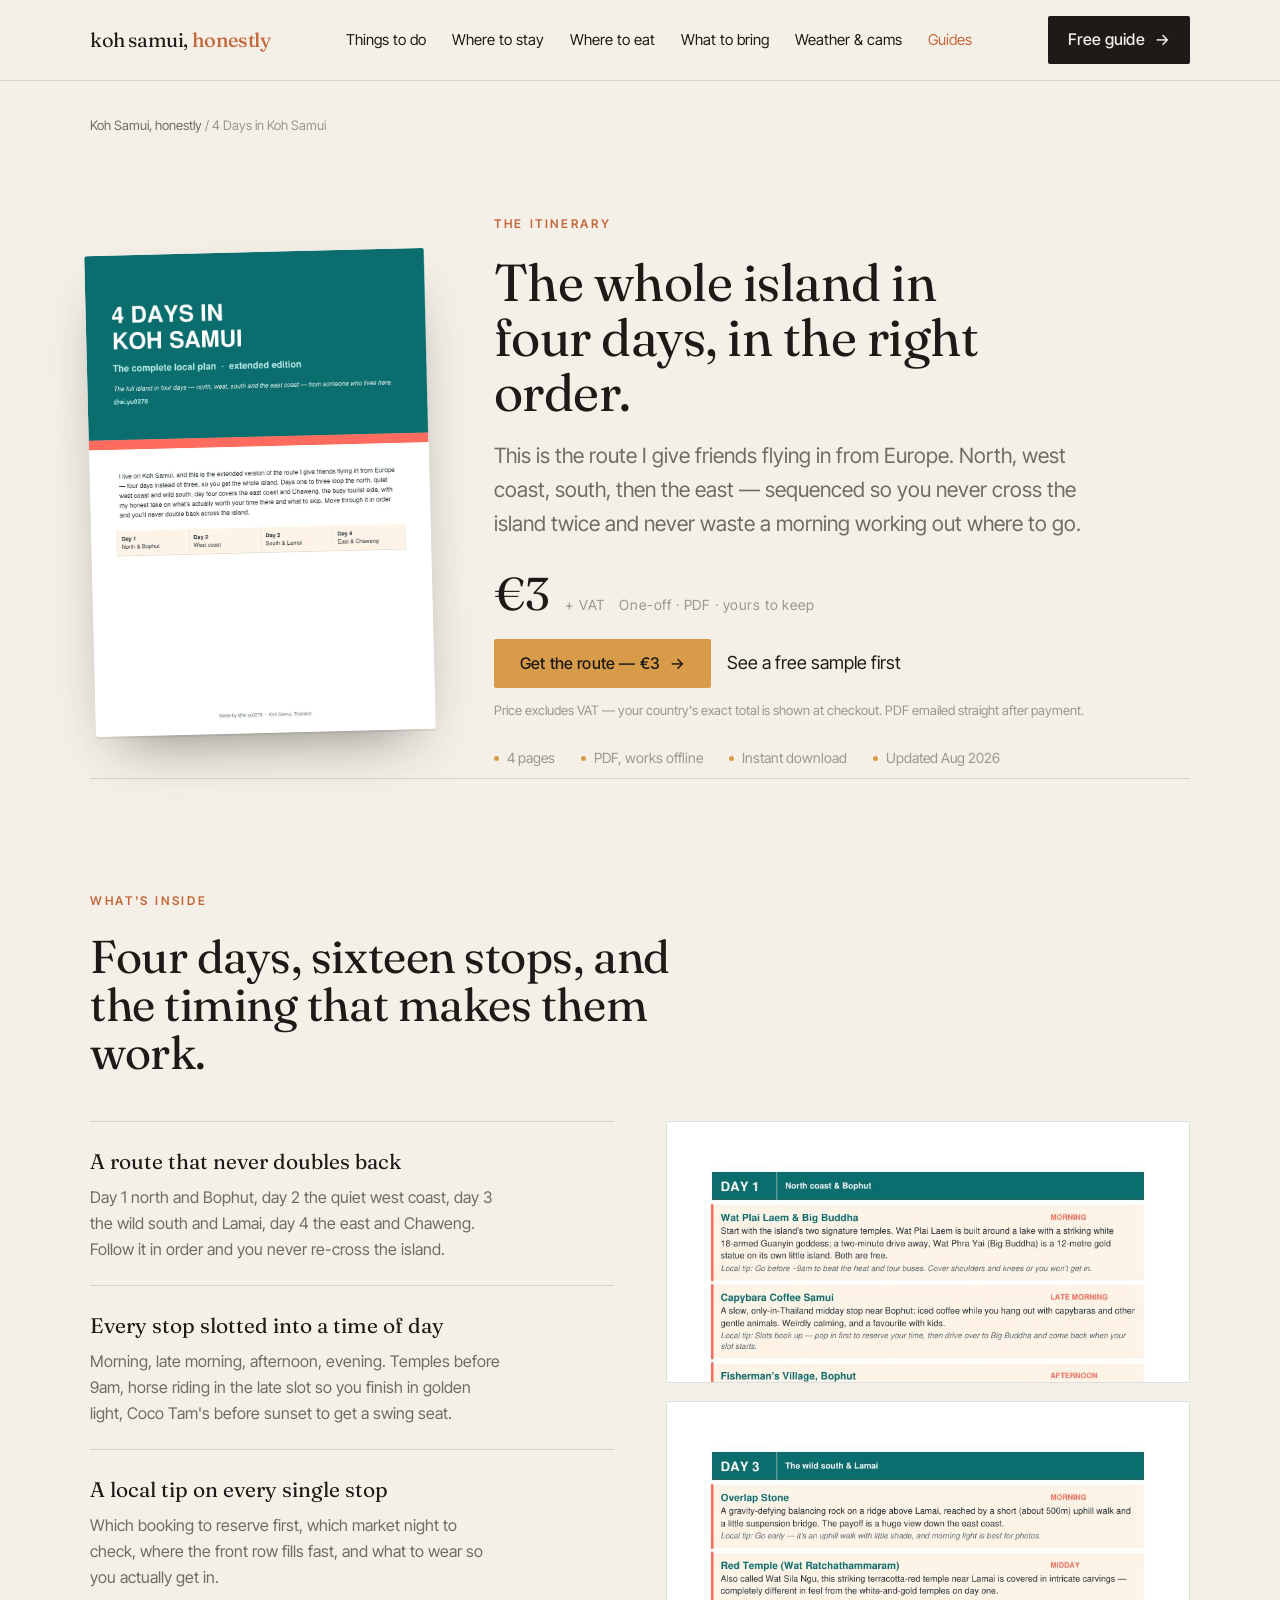
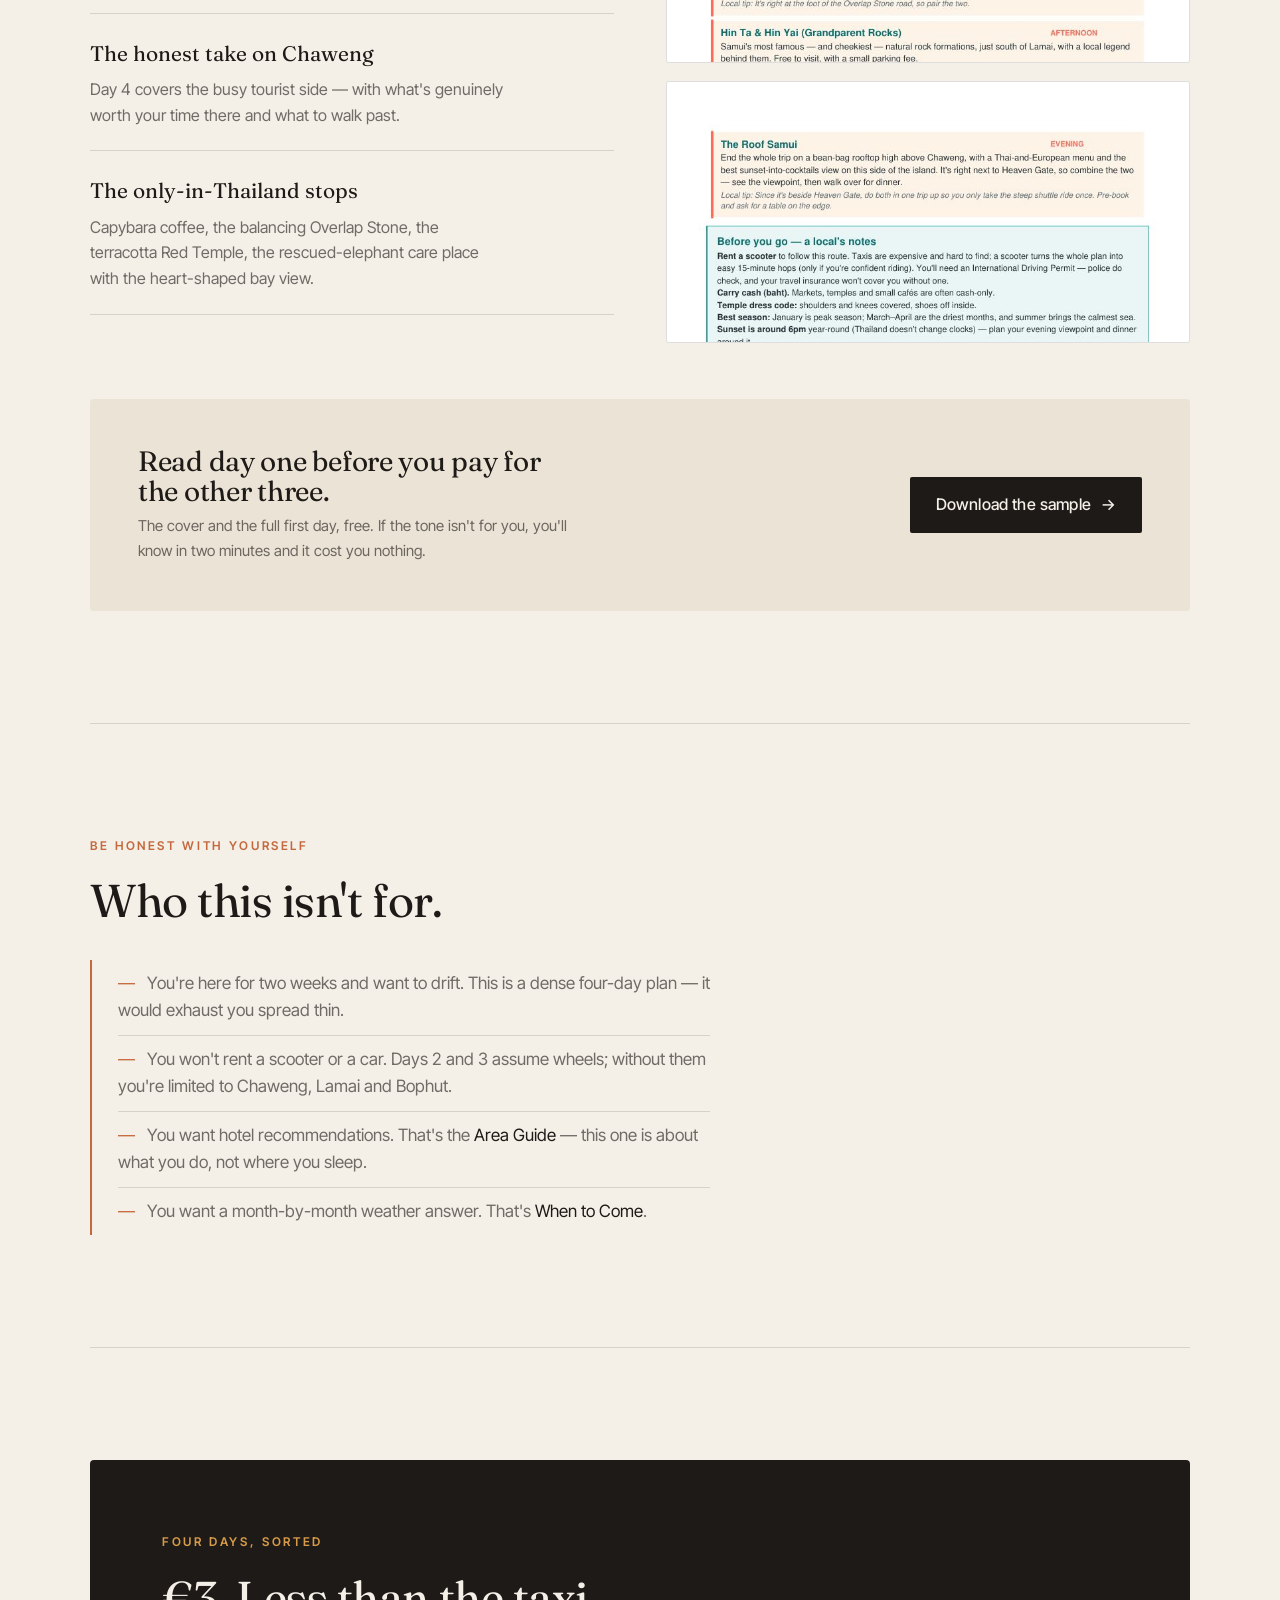
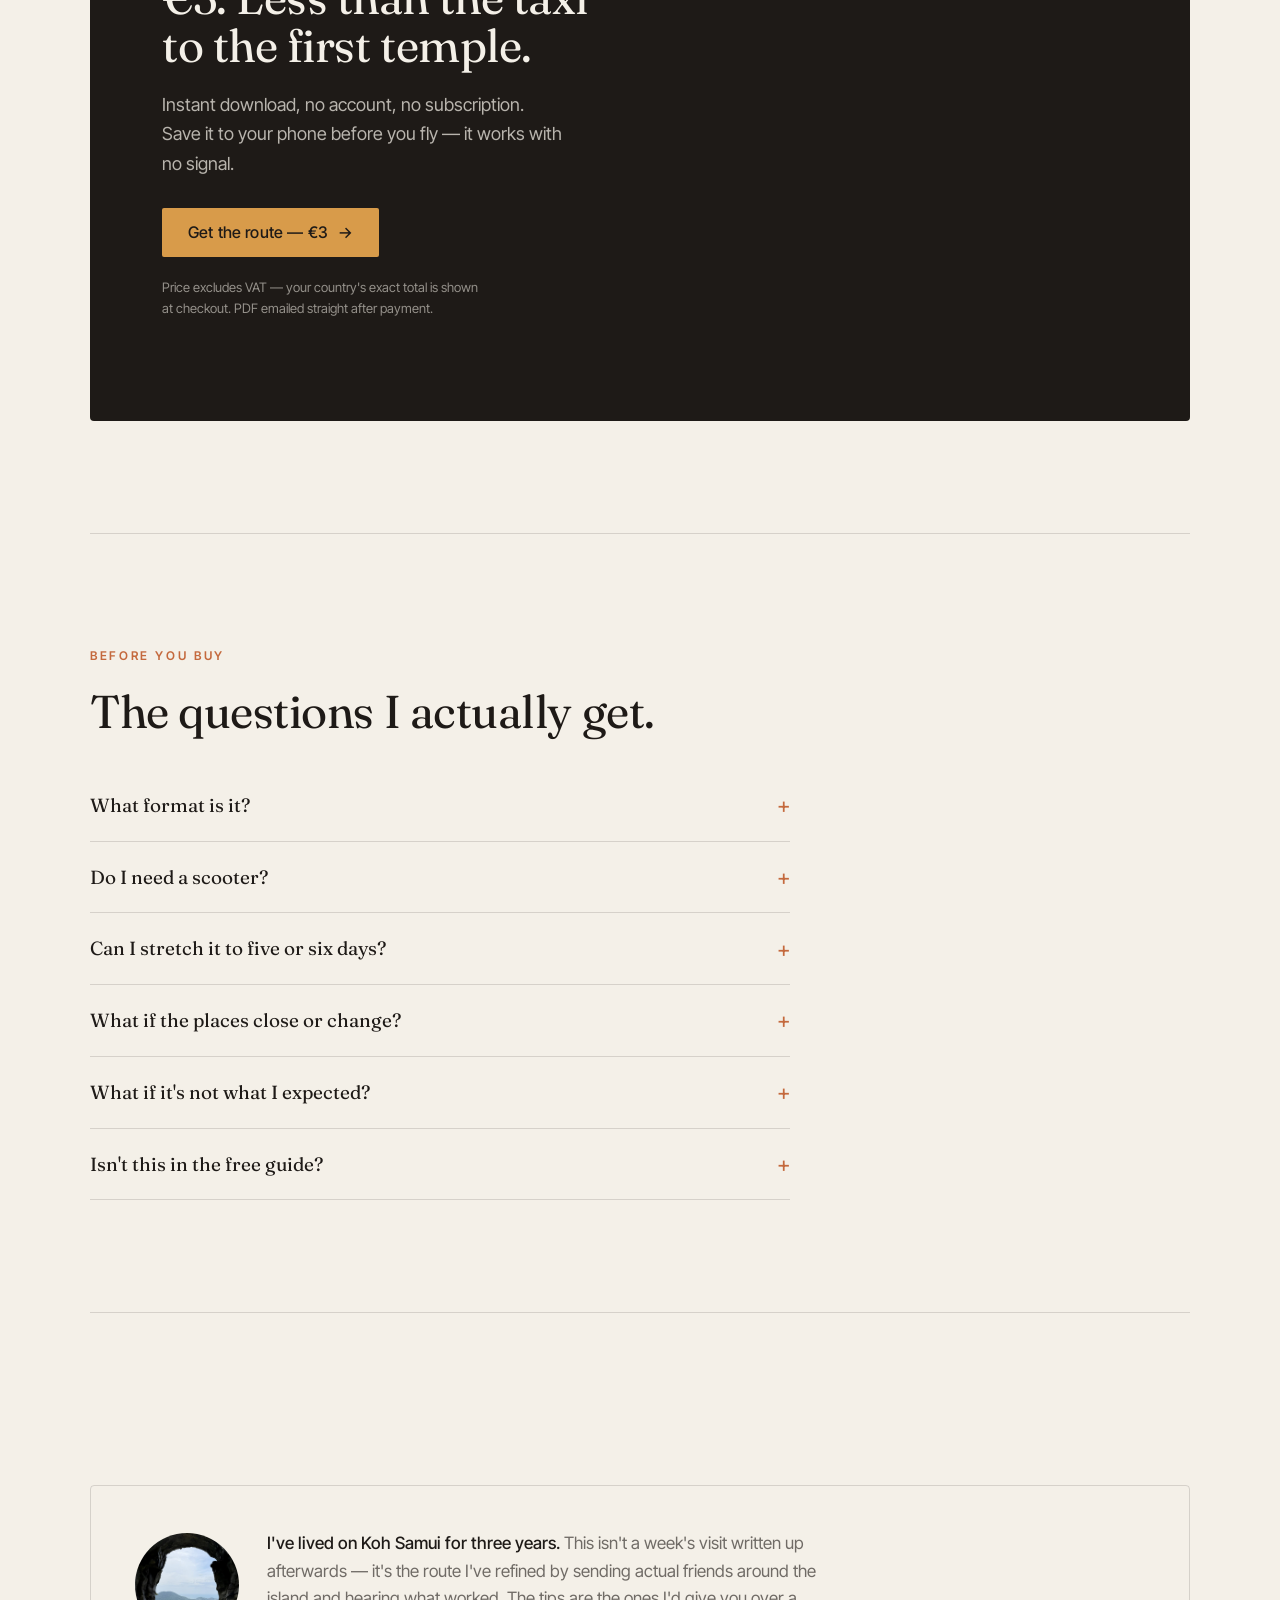
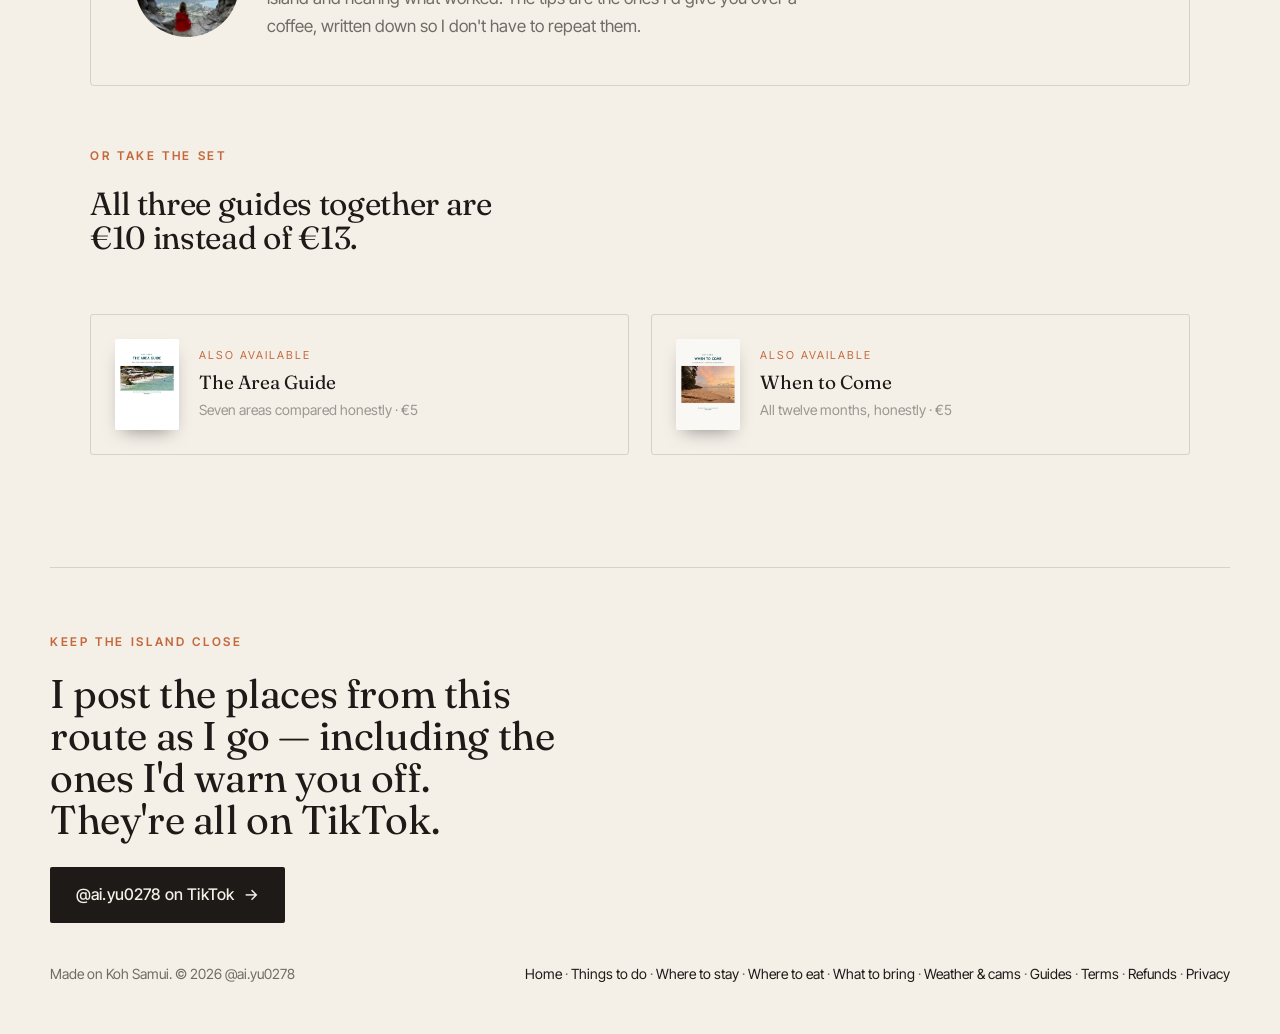
==== 4-day-guide.html @ 2b44dd95 "Add files via upload" ====
<!DOCTYPE html>
<html lang="en">
<head>
<meta charset="UTF-8" />
<meta name="viewport" content="width=device-width, initial-scale=1.0" />
<title>4 Days in Koh Samui — the local route, in order | Koh Samui, Honestly</title>
<meta name="description" content="A four-day Koh Samui itinerary written by someone who lives here: north, west coast, south and the east in an order that never doubles back. 4-page PDF, €3." />
<link rel="canonical" href="https://samuihonestly.com/4-day-guide" />
<meta property="og:type" content="product" />
<meta property="og:title" content="4 Days in Koh Samui — the local route, in order" />
<meta property="og:description" content="The whole island in four days, sequenced so you never cross it twice. Written by someone who lives here." />
<meta property="og:image" content="https://samuihonestly.com/assets/cover-4day.jpg" />
<meta property="og:url" content="https://samuihonestly.com/4-day-guide" />
<meta property="og:locale" content="en_GB" />
<meta name="twitter:card" content="summary_large_image" />
<meta name="twitter:title" content="4 Days in Koh Samui — the local route, in order" />
<meta name="twitter:description" content="The whole island in four days, sequenced so you never cross it twice." />
<meta name="twitter:image" content="https://samuihonestly.com/assets/cover-4day.jpg" />
<link rel="icon" href="/favicon.ico" sizes="any" />
<link rel="apple-touch-icon" href="/apple-touch-icon.png" />
<meta name="theme-color" content="#F4F0E8" />
<link rel="preconnect" href="https://fonts.googleapis.com">
<link rel="preconnect" href="https://fonts.gstatic.com" crossorigin>
<link href="https://fonts.googleapis.com/css2?family=Fraunces:opsz,wght@9..144,300;9..144,400;9..144,500;9..144,600&family=Inter+Tight:wght@300;400;500;600&display=swap" rel="stylesheet">
<link rel="stylesheet" href="assets/style.css">
<script type="application/ld+json">{"@context":"https://schema.org","@type":"Product","name":"4 Days in Koh Samui — The Complete Local Plan","description":"A four-day Koh Samui itinerary covering the north, west coast, south and east, sequenced so you never double back. Written by a resident.","image":"https://samuihonestly.com/assets/cover-4day.jpg","brand":{"@type":"Brand","name":"Koh Samui, Honestly"},"offers":{"@type":"Offer","price":"3.00","priceCurrency":"EUR","availability":"https://schema.org/InStock","url":"https://samuihonestly.com/4-day-guide"}}</script>
<script type="application/ld+json">{"@context":"https://schema.org","@type":"BreadcrumbList","itemListElement":[{"@type":"ListItem","position":1,"name":"Home","item":"https://samuihonestly.com/"},{"@type":"ListItem","position":2,"name":"4 Days in Koh Samui","item":"https://samuihonestly.com/4-day-guide"}]}</script>
</head>
<body>

<nav class="nav"><div class="nav-in">
    <div class="logo"><a href="/">koh samui, <b>honestly</b></a></div>
    <div class="nav-links"><a href="/things-to-do">Things to do</a><a href="/where-to-stay">Where to stay</a><a href="/where-to-eat">Where to eat</a><a href="/what-to-bring">What to bring</a><a href="/weather">Weather &amp; cams</a><a href="/guides" aria-current="page">Guides</a></div>
    <a href="/#get" class="btn btn-primary hide-sm" style="padding:11px 20px">Free guide <span class="arrow">&rarr;</span></a>
  </div></nav>

<main class="wrap">

<!-- ============ 1. COVER + PROMISE + PRICE ============ -->
<div class="crumb" style="padding-top:34px"><a href="/">Koh Samui, honestly</a> / 4 Days in Koh Samui</div>
<section class="sp-hero">
  <div class="sp-cover"><img src="assets/cover-4day.jpg" alt="Cover of the 4 Days in Koh Samui PDF guide" width="340" height="481"></div>
  <div>
    <div class="eyebrow">The itinerary</div>
    <h1>The whole island in four days, in the right order.</h1>
    <p class="sp-promise">This is the route I give friends flying in from Europe. North, west coast, south, then the east — sequenced so you never cross the island twice and never waste a morning working out where to go.</p>
    <div class="sp-price"><b class="paddle-price" data-price-id="pri_01m160sx6snpx4b5p9nmwgdgk4">&euro;3</b><small class="vatnote"><span class="vat-ex">+ VAT</span><span class="vat-in">incl. VAT</span></small><small>One-off &middot; PDF &middot; yours to keep</small></div>
    <div class="sp-buyrow">
      <button class="btn btn-ochre paddle-buy" data-price-id="pri_01m160sx6snpx4b5p9nmwgdgk4">Get the route &mdash; &euro;3 <span class="arrow">&rarr;</span></button>
      <a class="linkline" href="assets/samples/sample-4-day-guide.pdf" download>See a free sample first</a>
    </div>
    <p class="pricenote"><span class="px-ex">Price excludes VAT &mdash; your country's exact total is shown at checkout.</span><span class="px-in">Shown in your currency, VAT included.</span> PDF emailed straight after payment.</p>
    <div class="sp-meta">
      <span><i></i>4 pages</span><span><i></i>PDF, works offline</span><span><i></i>Instant download</span><span><i></i>Updated Aug 2026</span>
    </div>
  </div>
</section>

<!-- ============ 2. WHAT'S INSIDE ============ -->
<section class="sec">
  <div class="eyebrow">What's inside</div>
  <h2 class="big">Four days, sixteen stops, and the timing that makes them work.</h2>
  <div class="sp-inside reveal">
    <ul class="sp-bullets">
      <li><b>A route that never doubles back</b><p>Day 1 north and Bophut, day 2 the quiet west coast, day 3 the wild south and Lamai, day 4 the east and Chaweng. Follow it in order and you never re-cross the island.</p></li>
      <li><b>Every stop slotted into a time of day</b><p>Morning, late morning, afternoon, evening. Temples before 9am, horse riding in the late slot so you finish in golden light, Coco Tam's before sunset to get a swing seat.</p></li>
      <li><b>A local tip on every single stop</b><p>Which booking to reserve first, which market night to check, where the front row fills fast, and what to wear so you actually get in.</p></li>
      <li><b>The honest take on Chaweng</b><p>Day 4 covers the busy tourist side — with what's genuinely worth your time there and what to walk past.</p></li>
      <li><b>The only-in-Thailand stops</b><p>Capybara coffee, the balancing Overlap Stone, the terracotta Red Temple, the rescued-elephant care place with the heart-shaped bay view.</p></li>
    </ul>
    <div class="sp-shots">
      <div class="sp-shot"><img src="assets/in-4day-2.jpg" alt="Day 1 page from the 4 Days in Koh Samui guide" loading="lazy"></div>
      <div class="sp-shot"><img src="assets/in-4day-3.jpg" alt="Day 3 page from the 4 Days in Koh Samui guide" loading="lazy"></div>
      <div class="sp-shot"><img src="assets/in-4day-4.jpg" alt="Day 4 page from the 4 Days in Koh Samui guide" loading="lazy"></div>
    </div>
  </div>

  <!-- ============ 3. FREE SAMPLE ============ -->
  <div class="sp-sample reveal">
    <div>
      <h3>Read day one before you pay for the other three.</h3>
      <p>The cover and the full first day, free. If the tone isn't for you, you'll know in two minutes and it cost you nothing.</p>
    </div>
    <a class="btn btn-primary" href="assets/samples/sample-4-day-guide.pdf" download="4 Days in Koh Samui — free sample.pdf">Download the sample <span class="arrow">&rarr;</span></a>
  </div>
</section>

<!-- ============ 4. WHO IT'S NOT FOR ============ -->
<section class="sec">
  <div class="eyebrow">Be honest with yourself</div>
  <h2 class="big">Who this isn't for.</h2>
  <div class="sp-not reveal">
    <ul>
      <li>You're here for two weeks and want to drift. This is a dense four-day plan — it would exhaust you spread thin.</li>
      <li>You won't rent a scooter or a car. Days 2 and 3 assume wheels; without them you're limited to Chaweng, Lamai and Bophut.</li>
      <li>You want hotel recommendations. That's the <a class="linkline" href="/area-guide">Area Guide</a> — this one is about what you do, not where you sleep.</li>
      <li>You want a month-by-month weather answer. That's <a class="linkline" href="/when-to-come">When to Come</a>.</li>
    </ul>
  </div>
</section>

<!-- ============ 5. BUY ============ -->
<section class="sec">
  <div class="capture reveal">
    <div class="eyebrow">Four days, sorted</div>
    <h2>&euro;3. Less than the taxi to the first temple.</h2>
    <p>Instant download, no account, no subscription. Save it to your phone before you fly — it works with no signal.</p>
    <button class="btn btn-ochre paddle-buy" data-price-id="pri_01m160sx6snpx4b5p9nmwgdgk4">Get the route &mdash; &euro;3 <span class="arrow">&rarr;</span></button>
    <p class="pricenote"><span class="px-ex">Price excludes VAT &mdash; your country's exact total is shown at checkout.</span><span class="px-in">Shown in your currency, VAT included.</span> PDF emailed straight after payment.</p>
  </div>
</section>

<!-- ============ 6. FAQ ============ -->
<section class="sec">
  <div class="eyebrow">Before you buy</div>
  <h2 class="big">The questions I actually get.</h2>
  <div class="sp-faq reveal">
    <details><summary>What format is it?</summary><p>A 4-page PDF. It opens on any phone, tablet or laptop, and it works with no internet — which matters, because signal on the island is fine but not everywhere.</p></details>
    <details><summary>Do I need a scooter?</summary><p>For days 2 and 3, yes — or a car, or a taxi budget. Day 1 and day 4 are doable from a Bophut or Chaweng base without wheels.</p></details>
    <details><summary>Can I stretch it to five or six days?</summary><p>Easily. The days are self-contained, so you can split day 2 or add a beach day between any two without breaking the route.</p></details>
    <details><summary>What if the places close or change?</summary><p>I live here, so I notice. I update the file and re-send it to everyone who bought it, free, whenever something material changes.</p></details>
    <details><summary>What if it's not what I expected?</summary><p>That's exactly what the free sample is for &mdash; real pages, not a teaser, before you pay anything. Because the file downloads instantly and can't be handed back, sales are final once you've got it. If the download fails or the file is broken, message me and I'll fix it or refund it.</p></details>
    <details><summary>Isn't this in the free guide?</summary><p>No. The free guide is a list of 300+ places. This is the order to do them in, which is the part that actually takes time to work out.</p></details>
  </div>
</section>

<!-- ============ 7. CREDIBILITY ============ -->
<section class="sec">
  <div class="sp-cred reveal">
    <img src="assets/about.jpg" alt="Koh Samui" width="104" height="104" loading="lazy">
    <p><b>I've lived on Koh Samui for three years.</b> This isn't a week's visit written up afterwards — it's the route I've refined by sending actual friends around the island and hearing what worked. The tips are the ones I'd give you over a coffee, written down so I don't have to repeat them.</p>
  </div>

  <div style="margin-top:60px">
    <div class="eyebrow">Or take the set</div>
    <h2 class="big" style="font-size:clamp(24px,3vw,32px)">All three guides together are <a class="linkline" href="/guides">&euro;10 instead of &euro;13</a>.</h2>
  </div>
  <div class="sp-cross">
    <a class="sp-crosscard" href="/area-guide">
      <img src="assets/cover-areas.jpg" alt="" loading="lazy">
      <div><small>Also available</small><span>The Area Guide</span><em>Seven areas compared honestly &middot; &euro;5</em></div>
    </a>
    <a class="sp-crosscard" href="/when-to-come">
      <img src="assets/cover-when.jpg" alt="" loading="lazy">
      <div><small>Also available</small><span>When to Come</span><em>All twelve months, honestly &middot; &euro;5</em></div>
    </a>
  </div>
</section>

</main>

<footer class="wrap foot">
  <div class="reveal">
    <div class="eyebrow">Keep the island close</div>
    <h2>I post the places from this route as I go — including the ones I'd warn you off. They're all on TikTok.</h2>
    <a href="https://www.tiktok.com/@ai.yu0278" target="_blank" rel="noreferrer" class="btn btn-primary">@ai.yu0278 on TikTok <span class="arrow">&rarr;</span></a>
    <div class="foot-row">
      <span>Made on Koh Samui. &copy; 2026 @ai.yu0278</span>
      <span><a class="linkline" href="/">Home</a> &middot; <a class="linkline" href="/things-to-do">Things to do</a> &middot; <a class="linkline" href="/where-to-stay">Where to stay</a> &middot; <a class="linkline" href="/where-to-eat">Where to eat</a> &middot; <a class="linkline" href="/what-to-bring">What to bring</a> &middot; <a class="linkline" href="/weather">Weather &amp; cams</a> &middot; <a class="linkline" href="/guides">Guides</a> &middot; <a class="linkline" href="/terms">Terms</a> &middot; <a class="linkline" href="/refund-policy">Refunds</a> &middot; <a class="linkline" href="/privacy">Privacy</a></span>
    </div>
  </div>
</footer>

<div class="sp-sticky">
  <b>4 Days in Koh Samui &middot; <span class="paddle-price" data-price-id="pri_01m160sx6snpx4b5p9nmwgdgk4">&euro;3</span><small class="vatnote"><span class="vat-ex">+ VAT</span><span class="vat-in">incl. VAT</span></small></b>
  <button class="btn btn-ochre paddle-buy" data-price-id="pri_01m160sx6snpx4b5p9nmwgdgk4">Get it</button>
</div>

<script>
var io=new IntersectionObserver(function(e){e.forEach(function(x){if(x.isIntersecting){x.target.classList.add('in');io.unobserve(x.target);}})},{threshold:.12});
document.querySelectorAll('.reveal').forEach(function(el){io.observe(el)});
</script>
<script src="https://cdn.paddle.com/paddle/v2/paddle.js"></script>
<script src="/assets/paddle-checkout.js"></script>
</body>
</html>
---- assets/style.css ----
:root{
  --bone:#F4F0E8; --bone-2:#EAE3D6; --ink:#1E1A17;
  --ink-60:rgba(30,26,23,.62); --ink-40:rgba(30,26,23,.42);
  --terra:#C4693D; --ochre:#D89B4A; --palm:#4A5D42; --line:rgba(30,26,23,.14);
}
*{box-sizing:border-box;margin:0;padding:0}
html{scroll-behavior:smooth}
body{
  background:var(--bone); color:var(--ink);
  font-family:'Inter Tight',system-ui,sans-serif;
  font-size:18px; line-height:1.62; -webkit-font-smoothing:antialiased; overflow-x:hidden;
}
h1,h2,h3{font-family:'Fraunces',Georgia,serif;font-weight:400;line-height:1.05;letter-spacing:-.01em}
.wrap{max-width:1180px;margin:0 auto;padding:0 40px}
.grid{display:grid;grid-template-columns:repeat(12,1fr);gap:28px;align-items:center}
.eyebrow{font-size:12px;letter-spacing:.22em;text-transform:uppercase;color:var(--terra);font-weight:600;margin-bottom:22px}

/* nav */
.nav{position:sticky;top:0;z-index:50;background:rgba(244,240,232,.82);backdrop-filter:blur(10px);border-bottom:1px solid var(--line)}
.nav-in{max-width:1180px;margin:0 auto;padding:16px 40px;display:flex;align-items:center;justify-content:space-between}
.logo{font-family:'Fraunces',serif;font-size:20px;letter-spacing:-.02em}
.logo b{color:var(--terra);font-weight:500}

/* buttons */
.btn{display:inline-flex;align-items:center;gap:10px;font-family:'Inter Tight',sans-serif;font-weight:500;font-size:16px;letter-spacing:.01em;padding:15px 26px;border-radius:2px;border:none;cursor:pointer;text-decoration:none;transition:transform .35s cubic-bezier(.2,.7,.2,1),background .3s,color .3s}
.btn-primary{background:var(--ink);color:var(--bone)}
.btn-primary:hover{background:var(--terra);transform:translateY(-2px)}
.btn-ochre{background:var(--ochre);color:var(--ink)}
.btn-ochre:hover{background:var(--terra);color:var(--bone);transform:translateY(-2px)}
.arrow{display:inline-block;transition:transform .35s}
.btn:hover .arrow{transform:translateX(5px)}
.linkline{color:var(--ink);text-decoration:none;background-image:linear-gradient(var(--terra),var(--terra));background-size:0% 1px;background-repeat:no-repeat;background-position:0 100%;transition:background-size .4s;padding-bottom:2px}
.linkline:hover{background-size:100% 1px;color:var(--terra)}

/* reveal */
.reveal{opacity:0;transform:translateY(26px);transition:opacity .7s ease,transform .7s cubic-bezier(.2,.7,.2,1)}
.reveal.in{opacity:1;transform:none}
.d1{transition-delay:.08s}.d2{transition-delay:.16s}.d3{transition-delay:.24s}

/* sections */
.sec{padding:112px 0;border-top:1px solid var(--line)}
.sec-first{padding-top:70px;border-top:none}
.hero{padding:44px 0 80px}
.hero h1{font-size:clamp(34px,4.3vw,56px);max-width:18ch}
.hero .sub{font-size:clamp(17px,1.7vw,20px);color:var(--ink-60);max-width:38ch;margin:22px 0 30px}
.hero-media{position:relative;height:clamp(340px,44vh,460px);border-radius:3px;overflow:hidden;background:#7c5a3f}
.hero-media video,.hero-media img{position:absolute;inset:0;width:100%;height:100%;object-fit:cover;display:block}
.hero-media::after{content:'';position:absolute;inset:0;background:linear-gradient(to top,rgba(30,26,23,.5),transparent 45%);z-index:2;pointer-events:none}
.hero-media .cap{position:absolute;left:20px;bottom:18px;font-size:12px;letter-spacing:.14em;text-transform:uppercase;color:rgba(244,240,232,.9);z-index:3}
.grain{position:absolute;inset:0;opacity:.16;mix-blend-mode:overlay;background-image:url("data:image/svg+xml,%3Csvg xmlns='http://www.w3.org/2000/svg' width='140' height='140'%3E%3Cfilter id='n'%3E%3CfeTurbulence type='fractalNoise' baseFrequency='0.9' numOctaves='2'/%3E%3C/filter%3E%3Crect width='100%25' height='100%25' filter='url(%23n)'/%3E%3C/svg%3E")}
.imgblock{position:relative;height:100%;min-height:300px;border-radius:3px;overflow:hidden}
.imgblock img{position:absolute;inset:0;width:100%;height:100%;object-fit:cover;display:block}
.imgblock::after{content:'';position:absolute;inset:0;background:linear-gradient(to top,rgba(30,26,23,.42),transparent 40%);z-index:1;pointer-events:none}
.imgblock .cap{position:absolute;left:18px;bottom:16px;font-size:11px;letter-spacing:.14em;text-transform:uppercase;color:rgba(244,240,232,.92);z-index:2}
.tone-b{background:linear-gradient(150deg,#6f7d5f,#3f4a37)}
.big{font-size:clamp(30px,4.4vw,46px);max-width:20ch}
.lead{font-size:clamp(19px,2.3vw,24px);line-height:1.5;max-width:30ch}
.muted{color:var(--ink-60)}

/* stats */
.stat-row{display:flex;gap:48px;flex-wrap:wrap;margin-top:24px}
.stat b{font-family:'Fraunces',serif;font-size:40px;display:block;line-height:1}
.stat small{font-size:13px;letter-spacing:.06em;color:var(--ink-60)}

/* what you get */
.getlist{list-style:none;margin-top:8px}
.getlist li{display:flex;gap:16px;padding:20px 0;border-bottom:1px solid var(--line);font-size:19px}
.getlist li:first-child{border-top:1px solid var(--line)}
.getlist .n{font-family:'Fraunces',serif;color:var(--terra);font-size:17px;min-width:34px}

/* steps */
.steps{display:grid;grid-template-columns:repeat(3,1fr);gap:30px;margin-top:52px}
.step .k{font-family:'Fraunces',serif;font-size:52px;color:var(--terra);line-height:1}
.step h3{font-size:23px;margin:14px 0 8px}
.step p{color:var(--ink-60);font-size:16px}

/* capture / form */
.capture{background:var(--ink);color:var(--bone);border-radius:4px;padding:clamp(40px,6vw,72px);position:relative;overflow:hidden}
.capture .eyebrow{color:var(--ochre)}
.capture h2{color:var(--bone);font-size:clamp(30px,4.4vw,46px);max-width:16ch}
.capture p{color:rgba(244,240,232,.72);max-width:40ch;margin:20px 0 30px}
.form{display:flex;gap:12px;max-width:520px;flex-wrap:wrap}
.form input{flex:1;min-width:220px;background:transparent;border:1px solid rgba(244,240,232,.32);color:var(--bone);padding:15px 18px;font-family:'Inter Tight',sans-serif;font-size:16px;border-radius:2px;outline:none;transition:border-color .3s}
.form input::placeholder{color:rgba(244,240,232,.5)}
.form input:focus{border-color:var(--ochre)}
.err{color:#f0a878;font-size:14px;margin-top:12px;width:100%}
.form-ok{font-family:'Fraunces',serif;font-size:24px;color:var(--ochre);max-width:24ch}
.consent{font-size:13px;color:rgba(244,240,232,.5);margin-top:16px}


/* webcams */
.cams{display:grid;grid-template-columns:1fr 1fr;gap:22px;margin-top:38px}
.cam{position:relative;aspect-ratio:16/9;border-radius:3px;overflow:hidden;background:#3f4a37 center/cover no-repeat;cursor:pointer;border:none;padding:0;width:100%;display:block;text-decoration:none;transition:transform .35s cubic-bezier(.2,.7,.2,1)}
.cam::before{content:'';position:absolute;inset:0;background:linear-gradient(to top,rgba(30,26,23,.72),rgba(30,26,23,.28));transition:background .35s}
.cam:hover{transform:translateY(-3px)}
.cam:hover::before{background:linear-gradient(to top,rgba(30,26,23,.62),rgba(30,26,23,.18))}
.cam-face{position:absolute;inset:0;display:flex;flex-direction:column;align-items:center;justify-content:center;gap:14px;color:var(--bone);text-align:center;padding:20px;z-index:2}
.cam-play{width:58px;height:58px;border-radius:50%;background:rgba(244,240,232,.92);display:flex;align-items:center;justify-content:center;transition:background .3s}
.cam:hover .cam-play{background:var(--ochre)}
.cam-play svg{margin-left:3px}
.cam-name{font-family:'Fraunces',serif;font-size:20px;line-height:1.2}
.cam-sub{font-size:12px;letter-spacing:.14em;text-transform:uppercase;color:rgba(244,240,232,.72)}
.cam-live{position:absolute;top:14px;left:14px;display:flex;align-items:center;gap:7px;font-size:11px;letter-spacing:.14em;text-transform:uppercase;color:var(--bone);z-index:3}
.cam-out{position:absolute;top:14px;right:16px;font-size:11px;letter-spacing:.12em;text-transform:uppercase;color:rgba(244,240,232,.75);z-index:3}
.cam-dot{width:7px;height:7px;border-radius:50%;background:#e0533f;animation:pulse 2s infinite}
@keyframes pulse{0%,100%{opacity:1}50%{opacity:.35}}
.cam-note{font-size:13px;color:var(--ink-40);margin-top:18px;max-width:60ch}

/* footer */
.foot{border-top:1px solid var(--line);padding:64px 0 48px}
.foot h2{font-size:clamp(26px,3.6vw,40px);max-width:20ch;margin-bottom:26px}
.foot-row{display:flex;justify-content:space-between;align-items:flex-end;flex-wrap:wrap;gap:24px;margin-top:40px;color:var(--ink-60);font-size:14px}

/* responsive */
@media(max-width:860px){
  .wrap{padding:0 22px}
  .nav-in{padding:14px 22px}
  .grid{grid-template-columns:1fr;gap:30px}
  [style*="grid-column"]{grid-column:1 / -1 !important}
  .sec{padding:76px 0}
  .hero{padding:40px 0 64px}
  .hero-media{height:340px}
    .steps{grid-template-columns:1fr;gap:34px}
  .imgblock{min-height:240px}
  .hide-sm{display:none}
  .order-media{order:-1}
}
@media(max-width:480px){
  body{font-size:17px}
  .form input{min-width:100%}
  .form .btn{width:100%;justify-content:center}
}
@media(max-width:860px){ .imgblock[style]{height:520px !important} .cams{grid-template-columns:1fr} }
@media(prefers-reduced-motion:reduce){
  .reveal{opacity:1;transform:none;transition:none}
  html{scroll-behavior:auto}
}


/* ---- v2 additions ---- */
.nav-links{display:flex;gap:26px;align-items:center;font-size:15px}
.nav-links a{color:var(--ink);text-decoration:none;transition:color .3s}
.nav-links a:hover,.nav-links a[aria-current="page"]{color:var(--terra)}
.logo a{color:inherit;text-decoration:none}
.crumb{font-size:13px;color:var(--ink-40);margin-bottom:26px}
.crumb a{color:var(--ink-60);text-decoration:none}
.crumb a:hover{color:var(--terra)}
.page-head{padding:56px 0 10px}
.page-head h1{font-size:clamp(34px,4.6vw,58px);max-width:20ch}
.page-head .lede{font-size:clamp(18px,1.9vw,21px);color:var(--ink-60);max-width:62ch;margin-top:24px}
.cols{column-count:2;column-gap:44px;margin-top:10px}
@media(max-width:700px){.cols{column-count:1}}
.catgroup{break-inside:avoid;margin-bottom:34px}
.catgroup h3{font-family:'Inter Tight',sans-serif;font-size:12px;letter-spacing:.2em;text-transform:uppercase;color:var(--terra);font-weight:600;margin-bottom:12px}
.catgroup ul{list-style:none}
.catgroup li{padding:5px 0;border-bottom:1px solid var(--line);font-size:16px;color:var(--ink)}
.catgroup li:last-child{border-bottom:none}
.pagecta{background:var(--bone-2);border-radius:4px;padding:clamp(28px,4vw,44px);margin-top:56px;display:flex;gap:28px;align-items:center;flex-wrap:wrap;justify-content:space-between}
.pagecta h3{font-family:'Fraunces',serif;font-size:clamp(21px,2.6vw,28px);max-width:24ch;font-weight:400}
.pagecta p{color:var(--ink-60);font-size:15px;margin-top:8px;max-width:46ch}
.nextprev{display:grid;grid-template-columns:1fr 1fr;gap:22px;margin-top:60px}
@media(max-width:700px){.nextprev{grid-template-columns:1fr}}
.npcard{border:1px solid var(--line);border-radius:3px;padding:24px;text-decoration:none;color:var(--ink);transition:border-color .3s,transform .35s cubic-bezier(.2,.7,.2,1)}
.npcard:hover{border-color:var(--terra);transform:translateY(-2px)}
.npcard small{display:block;font-size:11px;letter-spacing:.18em;text-transform:uppercase;color:var(--terra);margin-bottom:8px}
.npcard span{font-family:'Fraunces',serif;font-size:20px}
.hubgrid{display:grid;grid-template-columns:repeat(4,1fr);gap:22px;margin-top:44px}
@media(max-width:900px){.hubgrid{grid-template-columns:repeat(2,1fr)}}
@media(max-width:520px){.hubgrid{grid-template-columns:1fr}}
.hubcard{position:relative;aspect-ratio:3/4;border-radius:3px;overflow:hidden;background:#3f4a37 center/cover no-repeat;text-decoration:none;display:block;transition:transform .35s cubic-bezier(.2,.7,.2,1)}
.hubcard::before{content:'';position:absolute;inset:0;background:linear-gradient(to top,rgba(30,26,23,.86),rgba(30,26,23,.15));transition:background .35s}
.hubcard:hover{transform:translateY(-3px)}
.hubcard:hover::before{background:linear-gradient(to top,rgba(30,26,23,.78),rgba(30,26,23,.05))}
.hubcard-t{position:absolute;left:20px;right:20px;bottom:18px;z-index:2;color:var(--bone)}
.hubcard-t b{display:block;font-family:'Fraunces',serif;font-size:22px;font-weight:400;line-height:1.15}
.hubcard-t small{font-size:11px;letter-spacing:.16em;text-transform:uppercase;color:rgba(244,240,232,.72);display:block;margin-top:7px}
.wtable{width:100%;border-collapse:collapse;font-size:16px}
.wtable th{text-align:left;font-size:11px;letter-spacing:.18em;text-transform:uppercase;color:var(--terra);font-weight:600;padding:0 14px 12px 0;border-bottom:1px solid var(--line)}
.wtable td{padding:13px 14px 13px 0;border-bottom:1px solid var(--line);vertical-align:top}
.wtable td:first-child{white-space:nowrap;width:120px}
.qa{border-bottom:1px solid var(--line);padding:22px 0}
.qa h3{font-family:'Fraunces',serif;font-size:clamp(19px,2.2vw,23px);font-weight:400;margin-bottom:10px}
.qa p{color:var(--ink-60);max-width:70ch;font-size:16px}
@media(max-width:600px){.wtable td:first-child{width:auto}.wtable,.wtable td{font-size:15px}}
.hubcard img{position:absolute;inset:0;width:100%;height:100%;object-fit:cover;display:block}
.hubcard::before{z-index:1}
.qa-img{display:flex;gap:32px;align-items:flex-start}
.qa-img .qa-txt{flex:1;min-width:0}
.qa-img>img{width:210px;flex:0 0 210px;height:158px;object-fit:cover;border-radius:3px;display:block;margin-top:6px}
@media(max-width:760px){
  .qa-img{flex-direction:column;gap:16px}
  .qa-img>img{width:100%;flex:none;height:200px;order:-1;margin-top:0}
}

/* ---- mobile refinements ---- */
@media(max-width:860px){
  /* header: logo on one line, nav links smaller and scrollable instead of wrapping */
  .nav-in{flex-wrap:wrap;gap:8px 14px;padding:12px 22px}
  .logo{font-size:19px;white-space:nowrap;flex:0 0 auto}
  .nav-links{
    order:3;width:100%;font-size:13px;gap:18px;
    overflow-x:auto;white-space:nowrap;
    scrollbar-width:none;-webkit-overflow-scrolling:touch;
  }
  .nav-links::-webkit-scrollbar{display:none}
  .nav-links a{white-space:nowrap;flex:0 0 auto}

  /* hero: stop the headline running into the right edge */
  .hero h1{font-size:clamp(28px,7.6vw,38px);max-width:100%;padding-right:8px}
  .hero .sub{max-width:100%;padding-right:8px}
  .page-head h1{max-width:100%;padding-right:8px}
  .page-head .lede{max-width:100%;padding-right:8px}
  .big{max-width:100%;padding-right:8px}
  .lead{max-width:100% !important;padding-right:8px}
}

/* links and follow-on blocks inside the dark .capture panel */
.capture .linkline{color:var(--bone);background-image:linear-gradient(var(--ochre),var(--ochre));background-size:100% 1px}
.capture .linkline:hover{color:var(--ochre)}
.capture-split{margin-top:52px;padding-top:40px;border-top:1px solid rgba(244,240,232,.18)}

/* long-form legal / text pages */
.legal{max-width:66ch}
.legal h1{margin-bottom:26px}
.legal .lead{max-width:60ch;margin-bottom:46px;line-height:1.55}
.legal h2{font-size:clamp(21px,2.3vw,27px);line-height:1.2;margin:54px 0 16px}
.legal p{color:var(--ink-60);font-size:17px;line-height:1.78;margin:0 0 22px;max-width:66ch}
.legal ul{margin:0 0 26px;padding-left:22px}
.legal li{color:var(--ink-60);font-size:17px;line-height:1.78;margin-bottom:12px}
.legal li b{color:var(--ink)}

/* EmailOctopus embedded form inside the dark .capture panel */
.eo-form{margin-top:26px;max-width:34rem}
.eo-form iframe{width:100%!important;border:0}
.eo-form input[type=email],.eo-form input[type=text]{width:100%;padding:15px 16px;font:inherit;font-size:16px;color:var(--ink);background:var(--bone);border:1px solid rgba(244,240,232,.25);border-radius:3px}
.eo-form button,.eo-form input[type=submit]{margin-top:12px;padding:14px 26px;font:inherit;font-weight:500;font-size:16px;color:var(--ink);background:var(--ochre);border:0;border-radius:3px;cursor:pointer;transition:transform .25s}
.eo-form button:hover,.eo-form input[type=submit]:hover{transform:translateY(-1px)}
.eo-form label,.eo-form p,.eo-form div{color:rgba(244,240,232,.72)}
.eo-form a{color:var(--bone)}

/* force the EmailOctopus embed to match the dark panel */
.eo-form *{font-family:'Inter Tight',system-ui,sans-serif!important}
.eo-form input[type=email],.eo-form input[type=text]{background:var(--bone)!important;color:var(--ink)!important;border:1px solid rgba(244,240,232,.3)!important;border-radius:3px!important;padding:15px 16px!important;font-size:16px!important}
.eo-form input::placeholder{color:rgba(30,26,23,.45)!important}
.eo-form button,.eo-form input[type=submit],.eo-form [type=submit]{background:var(--ochre)!important;color:var(--ink)!important;border:0!important;border-radius:3px!important;padding:15px 26px!important;font-size:16px!important;font-weight:500!important;cursor:pointer!important}
.eo-form label,.eo-form span,.eo-form p,.eo-form small,.eo-form div{color:rgba(244,240,232,.78)!important}
.eo-form a{color:var(--bone)!important;text-decoration:underline!important}
.eo-form input[type=checkbox]{accent-color:var(--ochre);width:16px;height:16px;margin-right:8px}

/* catch-all: any text the embed renders (incl. the post-subscribe success message) */
.eo-form *{color:rgba(244,240,232,.85)!important}
.eo-form input[type=email],.eo-form input[type=text]{color:var(--ink)!important}
.eo-form button,.eo-form input[type=submit],.eo-form [type=submit]{color:var(--ink)!important}

/* success / error text the embed injects, wherever it lands inside the dark panel */
.capture [class*="success"],.capture [class*="Success"],
.capture [class*="message"],.capture [class*="Message"],
.capture [class*="octopus"],.capture [class*="Octopus"]{color:rgba(244,240,232,.85)!important}
.capture form *{color:rgba(244,240,232,.85)!important}
.capture form input[type=email],.capture form input[type=text]{color:var(--ink)!important}
.capture form button,.capture form [type=submit]{color:var(--ink)!important}


/* ============================================================
   SALES PAGES  (/4-day-guide, /area-guide, /when-to-come)
   ============================================================ */

/* --- hero: cover mockup + promise + price --- */
.sp-hero{display:grid;grid-template-columns:minmax(0,340px) 1fr;gap:clamp(32px,5vw,64px);align-items:center;padding:52px 0 8px}
@media(max-width:820px){.sp-hero{grid-template-columns:1fr;gap:34px}}
.sp-cover{position:relative;border-radius:3px;overflow:hidden;box-shadow:0 26px 60px -26px rgba(30,26,23,.55),0 2px 0 rgba(30,26,23,.08);transform:rotate(-1.4deg);transition:transform .5s cubic-bezier(.2,.7,.2,1)}
.sp-cover:hover{transform:rotate(0) translateY(-4px)}
.sp-cover img{display:block;width:100%;height:auto}
@media(max-width:820px){.sp-cover{max-width:280px;transform:none}}
.sp-hero h1{font-size:clamp(32px,4.4vw,52px);max-width:16ch;margin-top:14px}
.sp-promise{font-size:clamp(18px,1.9vw,21px);color:var(--ink-60);max-width:52ch;margin-top:20px}
.sp-price{display:flex;align-items:baseline;gap:14px;margin:30px 0 22px;flex-wrap:wrap}
.sp-price b{font-family:'Fraunces',serif;font-size:clamp(34px,4.6vw,46px);font-weight:400;line-height:1}
.sp-price small{font-size:14px;letter-spacing:.06em;color:var(--ink-40)}
.sp-buyrow{display:flex;gap:16px;align-items:center;flex-wrap:wrap}
.sp-meta{display:flex;gap:26px;flex-wrap:wrap;margin-top:26px;font-size:14px;color:var(--ink-40)}
.sp-meta span{display:inline-flex;align-items:center;gap:8px}
.sp-meta i{width:5px;height:5px;border-radius:50%;background:var(--ochre);font-style:normal}

/* --- what's inside: bullet + real page screenshot --- */
.sp-inside{display:grid;grid-template-columns:1fr 1fr;gap:clamp(28px,4vw,52px);margin-top:44px;align-items:start}
@media(max-width:820px){.sp-inside{grid-template-columns:1fr}}
.sp-bullets{list-style:none}
.sp-bullets li{padding:22px 0;border-bottom:1px solid var(--line)}
.sp-bullets li:first-child{border-top:1px solid var(--line)}
.sp-bullets b{display:block;font-family:'Fraunces',serif;font-size:21px;font-weight:400;margin-bottom:7px}
.sp-bullets p{color:var(--ink-60);font-size:16px;max-width:46ch}
.sp-shots{display:grid;gap:18px;position:sticky;top:96px}
@media(max-width:820px){.sp-shots{position:static;grid-template-columns:repeat(3,1fr)}}
.sp-shot{border:1px solid var(--line);border-radius:3px;overflow:hidden;background:#fff;transition:transform .35s cubic-bezier(.2,.7,.2,1),border-color .3s}
.sp-shot:hover{transform:translateY(-3px);border-color:var(--terra)}
.sp-shot img{display:block;width:100%;height:260px;object-fit:cover;object-position:top center}
@media(max-width:820px){.sp-shot img{height:190px}}

/* --- free sample strip --- */
.sp-sample{background:var(--bone-2);border-radius:4px;padding:clamp(28px,4vw,48px);margin-top:56px;display:flex;gap:30px;align-items:center;flex-wrap:wrap;justify-content:space-between}
.sp-sample h3{font-family:'Fraunces',serif;font-size:clamp(21px,2.6vw,28px);font-weight:400;max-width:24ch}
.sp-sample p{color:var(--ink-60);font-size:15px;margin-top:8px;max-width:48ch}

/* --- who it's not for --- */
.sp-not{border-left:2px solid var(--terra);padding-left:26px;max-width:62ch;margin-top:34px}
.sp-not ul{list-style:none}
.sp-not li{color:var(--ink-60);font-size:17px;padding:10px 0;border-bottom:1px solid var(--line)}
.sp-not li:last-child{border-bottom:none}
.sp-not li::before{content:'—';color:var(--terra);margin-right:12px}

/* --- FAQ --- */
.sp-faq{margin-top:34px;max-width:70ch}
.sp-faq details{border-bottom:1px solid var(--line)}
.sp-faq summary{cursor:pointer;list-style:none;padding:20px 0;font-family:'Fraunces',serif;font-size:19px;display:flex;justify-content:space-between;gap:20px;align-items:center;transition:color .3s}
.sp-faq summary::-webkit-details-marker{display:none}
.sp-faq summary:hover{color:var(--terra)}
.sp-faq summary::after{content:'+';color:var(--terra);font-family:'Inter Tight',sans-serif;font-size:22px;line-height:1;flex:0 0 auto}
.sp-faq details[open] summary::after{content:'\2013'}
.sp-faq p{color:var(--ink-60);font-size:16px;padding:0 0 22px;max-width:62ch}

/* --- credibility line --- */
.sp-cred{margin-top:60px;padding:clamp(28px,4vw,44px);border:1px solid var(--line);border-radius:4px;display:flex;gap:28px;align-items:center;flex-wrap:wrap}
.sp-cred img{width:104px;height:104px;object-fit:cover;border-radius:50%;flex:0 0 auto}
.sp-cred p{color:var(--ink-60);font-size:17px;max-width:56ch}
.sp-cred b{color:var(--ink);font-weight:500}

/* --- cross-sell to the other two products --- */
.sp-cross{display:grid;grid-template-columns:1fr 1fr;gap:22px;margin-top:60px}
@media(max-width:700px){.sp-cross{grid-template-columns:1fr}}
.sp-crosscard{border:1px solid var(--line);border-radius:3px;padding:24px;text-decoration:none;color:var(--ink);display:flex;gap:20px;align-items:center;transition:border-color .3s,transform .35s cubic-bezier(.2,.7,.2,1)}
.sp-crosscard:hover{border-color:var(--terra);transform:translateY(-2px)}
.sp-crosscard img{width:64px;height:auto;border-radius:2px;flex:0 0 auto;box-shadow:0 8px 18px -8px rgba(30,26,23,.5)}
.sp-crosscard small{display:block;font-size:11px;letter-spacing:.18em;text-transform:uppercase;color:var(--terra);margin-bottom:6px}
.sp-crosscard span{font-family:'Fraunces',serif;font-size:19px;display:block;line-height:1.2}
.sp-crosscard em{font-style:normal;font-size:14px;color:var(--ink-40);display:block;margin-top:6px}

/* --- sticky buy bar on mobile --- */
.sp-sticky{position:fixed;left:0;right:0;bottom:0;z-index:60;background:rgba(30,26,23,.96);backdrop-filter:blur(8px);padding:12px 22px;display:none;align-items:center;justify-content:space-between;gap:16px}
.sp-sticky b{font-family:'Fraunces',serif;color:var(--bone);font-size:18px;font-weight:400}
.sp-sticky .btn{padding:12px 20px;font-size:15px}
@media(max-width:820px){.sp-sticky{display:flex}body{padding-bottom:72px}}

/* ============================================================
   GUIDES HUB  (/guides)
   ============================================================ */
.gh-bundle{display:grid;grid-template-columns:minmax(0,1fr) minmax(0,1fr);gap:clamp(30px,5vw,60px);align-items:center}
@media(max-width:860px){.gh-bundle{grid-template-columns:1fr}}
.gh-fan{position:relative;display:flex;justify-content:center;align-items:flex-end;min-height:300px}
.gh-fan img{width:40%;max-width:190px;border-radius:3px;box-shadow:0 22px 50px -20px rgba(0,0,0,.65);display:block}
.gh-fan img:nth-child(1){transform:rotate(-9deg) translateX(34%);z-index:1}
.gh-fan img:nth-child(2){transform:translateY(-14px);z-index:3;position:relative}
.gh-fan img:nth-child(3){transform:rotate(9deg) translateX(-34%);z-index:2}
.gh-save{display:inline-block;background:var(--ochre);color:var(--ink);font-size:12px;letter-spacing:.16em;text-transform:uppercase;font-weight:600;padding:6px 12px;border-radius:2px;margin-bottom:18px}
.gh-strike{color:rgba(244,240,232,.45);text-decoration:line-through;font-family:'Fraunces',serif;font-size:26px;margin-left:12px}

.gh-grid{display:grid;grid-template-columns:repeat(3,1fr);gap:26px;margin-top:44px}
@media(max-width:900px){.gh-grid{grid-template-columns:1fr;gap:22px}}
.gh-card{border:1px solid var(--line);border-radius:4px;padding:26px;text-decoration:none;color:var(--ink);display:flex;flex-direction:column;transition:border-color .3s,transform .35s cubic-bezier(.2,.7,.2,1)}
.gh-card:hover{border-color:var(--terra);transform:translateY(-3px)}
.gh-card>img{width:100%;max-width:150px;height:auto;border-radius:3px;box-shadow:0 14px 30px -14px rgba(30,26,23,.55);margin-bottom:22px}
.gh-card h3{font-family:'Fraunces',serif;font-size:23px;font-weight:400;line-height:1.15}
.gh-card p{color:var(--ink-60);font-size:15px;margin-top:10px;flex:1}
.gh-card .gh-foot{display:flex;align-items:baseline;justify-content:space-between;gap:14px;margin-top:22px;padding-top:16px;border-top:1px solid var(--line)}
.gh-card b{font-family:'Fraunces',serif;font-size:26px;font-weight:400}
.gh-card em{font-style:normal;font-size:14px;color:var(--terra)}
.gh-card small{display:block;font-size:11px;letter-spacing:.18em;text-transform:uppercase;color:var(--ink-40);margin-top:8px}

/* ---- v3 additions: guides & checkout ---- */
.guidegrid{display:grid;grid-template-columns:repeat(3,1fr);gap:22px;margin-top:44px}
@media(max-width:900px){.guidegrid{grid-template-columns:1fr}}
.guidecard{background:var(--bone-2);border-radius:4px;padding:30px 28px 28px;display:flex;flex-direction:column;transition:transform .35s cubic-bezier(.2,.7,.2,1)}
.guidecard:hover{transform:translateY(-3px)}
.guidecard h3{font-family:'Fraunces',serif;font-size:24px;font-weight:400;line-height:1.15;margin-bottom:12px}
.guidecard h3 a{color:inherit;text-decoration:none}
.guidecard h3 a:hover{color:var(--terra)}
.guidecard p{color:var(--ink-60);font-size:15px;line-height:1.65;margin-bottom:22px;flex:1}
.guidecard .amount{font-family:'Fraunces',serif;font-size:28px;display:block;margin-bottom:18px;line-height:1}
.pricenote{font-size:13px;color:var(--ink-40);margin-top:12px}
.capture .amount{font-family:'Fraunces',serif;font-size:38px;color:var(--bone);display:block;margin-bottom:8px;line-height:1}
.capture .pricenote{color:rgba(244,240,232,.55)}
.buyrow{display:flex;gap:18px;align-items:center;flex-wrap:wrap}
.paddle-buy[disabled]{opacity:.55;cursor:progress}
.whatsin{margin:0 0 30px;padding:0;list-style:none}
.whatsin li{color:var(--ink-60);font-size:17px;line-height:1.7;padding:12px 0 12px 26px;border-bottom:1px solid var(--line);position:relative}
.whatsin li::before{content:'';position:absolute;left:2px;top:22px;width:8px;height:8px;background:var(--ochre);border-radius:50%}
.notforyou{background:var(--bone-2);border-radius:4px;padding:26px 28px;margin:36px 0}
.notforyou b{display:block;font-family:'Fraunces',serif;font-size:19px;font-weight:400;margin-bottom:8px}
.notforyou p{color:var(--ink-60);font-size:16px;line-height:1.7;margin:0}
/* buy buttons are <button>, so give them the anchor's own box */
button.btn{font-family:'Inter Tight',sans-serif;line-height:1.2}

/* ---- VAT state: fallback prices exclude tax, Paddle-loaded prices include it ---- */
.vatnote{font-size:13px;color:var(--ink-40);white-space:nowrap;font-weight:400;font-family:'Inter Tight',sans-serif;letter-spacing:.02em;text-transform:none}
.sp-price .vatnote{margin-left:2px}
.gh-foot .vatnote{font-size:12px;margin-left:6px;text-transform:none;letter-spacing:.02em;color:var(--ink-40)}
.capture .vatnote{color:rgba(244,240,232,.55)}
.sp-sticky .vatnote{color:rgba(244,240,232,.6);font-size:12px;margin-left:6px}
.vat-in,.px-in{display:none}
html.paddle-priced .vat-ex,html.paddle-priced .px-ex{display:none}
html.paddle-priced .vat-in,html.paddle-priced .px-in{display:inline}
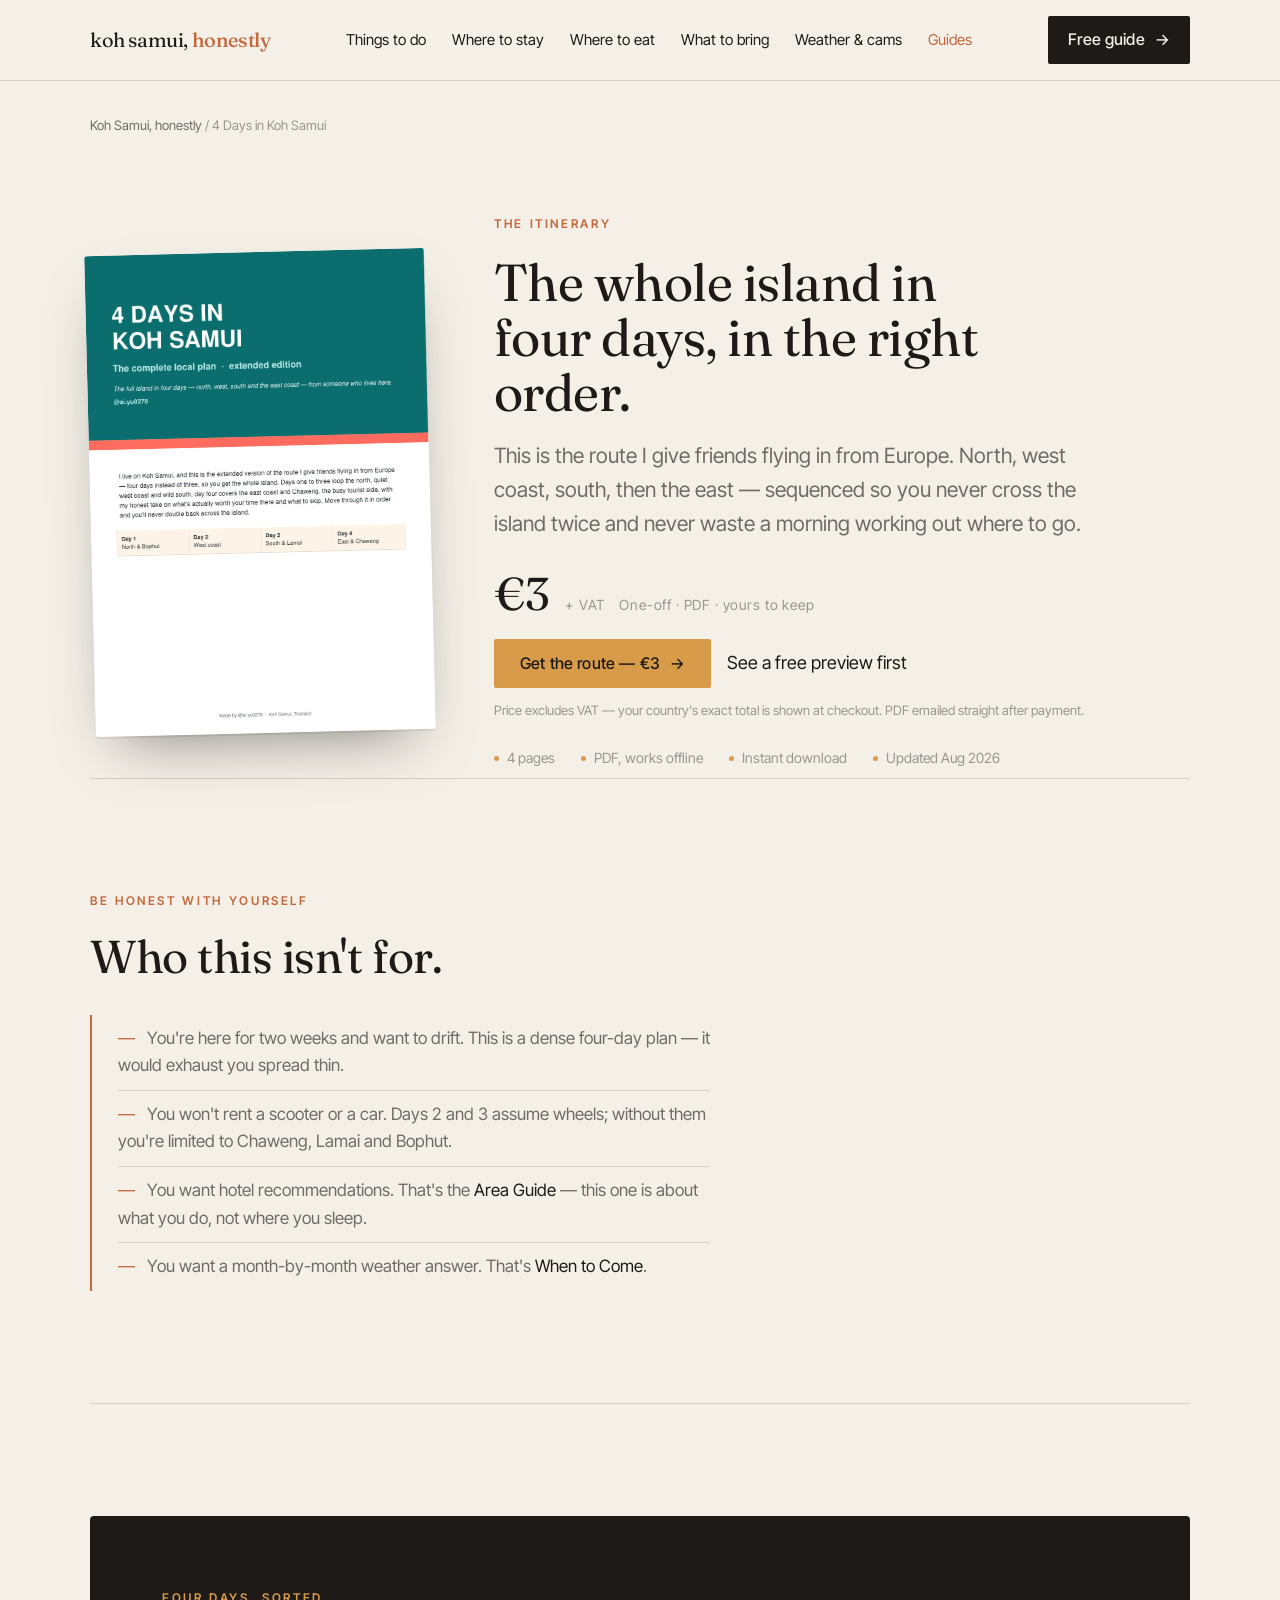
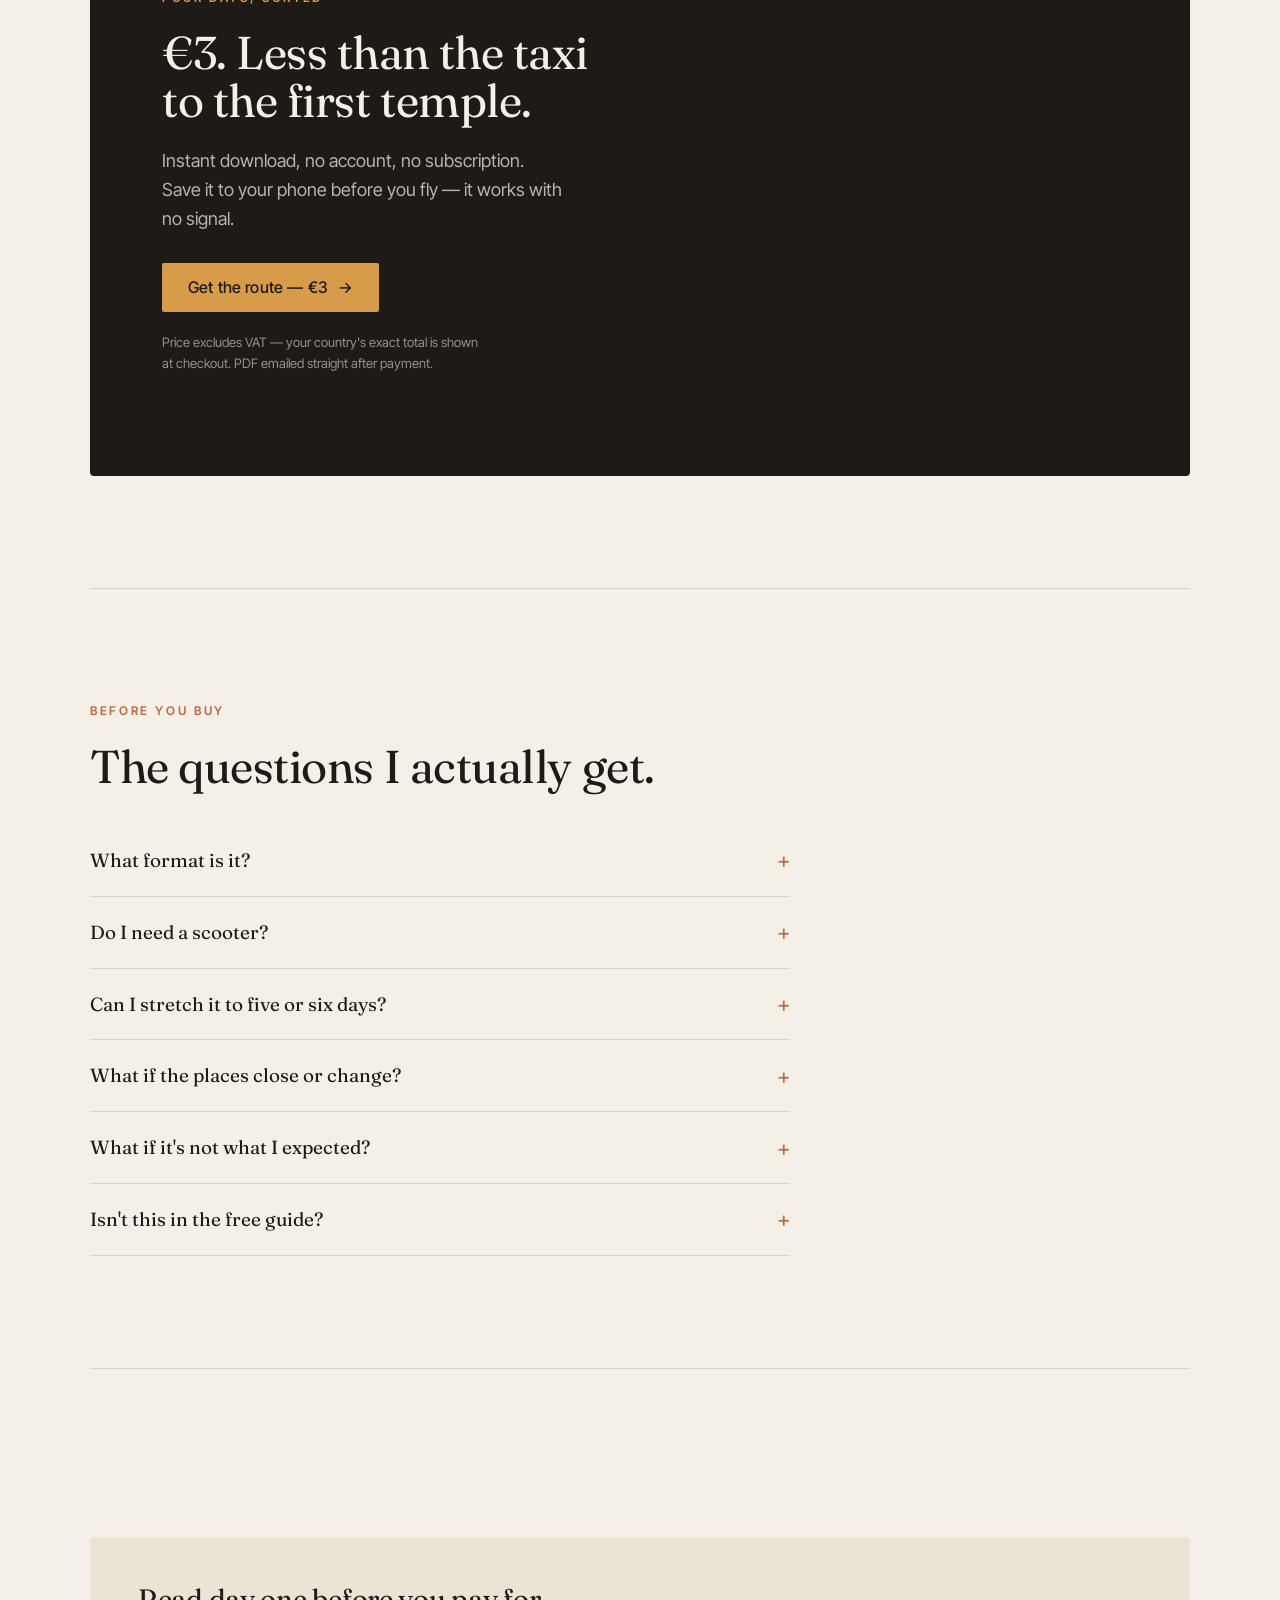
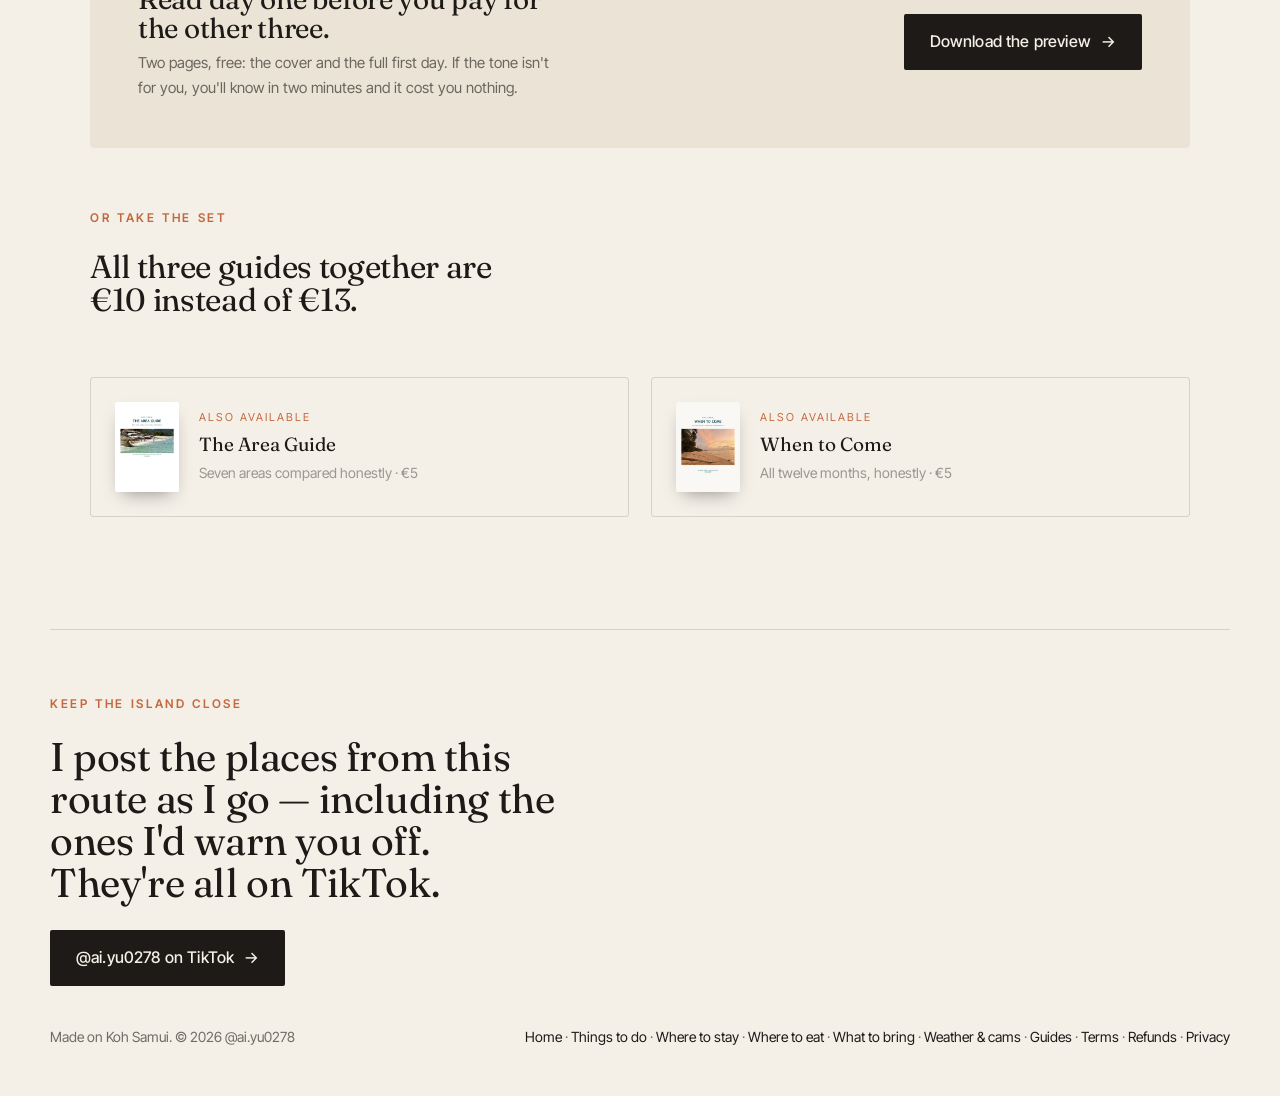
==== commit 243ce7d9: "Add files via upload" ====
--- a/4-day-guide.html
+++ b/4-day-guide.html
@@ -47,41 +47,12 @@
     <div class="sp-price"><b class="paddle-price" data-price-id="pri_01m160sx6snpx4b5p9nmwgdgk4">&euro;3</b><small class="vatnote"><span class="vat-ex">+ VAT</span><span class="vat-in">incl. VAT</span></small><small>One-off &middot; PDF &middot; yours to keep</small></div>
     <div class="sp-buyrow">
       <button class="btn btn-ochre paddle-buy" data-price-id="pri_01m160sx6snpx4b5p9nmwgdgk4">Get the route &mdash; &euro;3 <span class="arrow">&rarr;</span></button>
-      <a class="linkline" href="assets/samples/sample-4-day-guide.pdf" download>See a free sample first</a>
+      <a class="linkline" href="assets/samples/sample-4-day-guide.pdf" download>See a free preview first</a>
     </div>
     <p class="pricenote"><span class="px-ex">Price excludes VAT &mdash; your country's exact total is shown at checkout.</span><span class="px-in">Shown in your currency, VAT included.</span> PDF emailed straight after payment.</p>
     <div class="sp-meta">
       <span><i></i>4 pages</span><span><i></i>PDF, works offline</span><span><i></i>Instant download</span><span><i></i>Updated Aug 2026</span>
     </div>
-  </div>
-</section>
-
-<!-- ============ 2. WHAT'S INSIDE ============ -->
-<section class="sec">
-  <div class="eyebrow">What's inside</div>
-  <h2 class="big">Four days, sixteen stops, and the timing that makes them work.</h2>
-  <div class="sp-inside reveal">
-    <ul class="sp-bullets">
-      <li><b>A route that never doubles back</b><p>Day 1 north and Bophut, day 2 the quiet west coast, day 3 the wild south and Lamai, day 4 the east and Chaweng. Follow it in order and you never re-cross the island.</p></li>
-      <li><b>Every stop slotted into a time of day</b><p>Morning, late morning, afternoon, evening. Temples before 9am, horse riding in the late slot so you finish in golden light, Coco Tam's before sunset to get a swing seat.</p></li>
-      <li><b>A local tip on every single stop</b><p>Which booking to reserve first, which market night to check, where the front row fills fast, and what to wear so you actually get in.</p></li>
-      <li><b>The honest take on Chaweng</b><p>Day 4 covers the busy tourist side — with what's genuinely worth your time there and what to walk past.</p></li>
-      <li><b>The only-in-Thailand stops</b><p>Capybara coffee, the balancing Overlap Stone, the terracotta Red Temple, the rescued-elephant care place with the heart-shaped bay view.</p></li>
-    </ul>
-    <div class="sp-shots">
-      <div class="sp-shot"><img src="assets/in-4day-2.jpg" alt="Day 1 page from the 4 Days in Koh Samui guide" loading="lazy"></div>
-      <div class="sp-shot"><img src="assets/in-4day-3.jpg" alt="Day 3 page from the 4 Days in Koh Samui guide" loading="lazy"></div>
-      <div class="sp-shot"><img src="assets/in-4day-4.jpg" alt="Day 4 page from the 4 Days in Koh Samui guide" loading="lazy"></div>
-    </div>
-  </div>
-
-  <!-- ============ 3. FREE SAMPLE ============ -->
-  <div class="sp-sample reveal">
-    <div>
-      <h3>Read day one before you pay for the other three.</h3>
-      <p>The cover and the full first day, free. If the tone isn't for you, you'll know in two minutes and it cost you nothing.</p>
-    </div>
-    <a class="btn btn-primary" href="assets/samples/sample-4-day-guide.pdf" download="4 Days in Koh Samui — free sample.pdf">Download the sample <span class="arrow">&rarr;</span></a>
   </div>
 </section>
 
@@ -119,16 +90,19 @@
     <details><summary>Do I need a scooter?</summary><p>For days 2 and 3, yes — or a car, or a taxi budget. Day 1 and day 4 are doable from a Bophut or Chaweng base without wheels.</p></details>
     <details><summary>Can I stretch it to five or six days?</summary><p>Easily. The days are self-contained, so you can split day 2 or add a beach day between any two without breaking the route.</p></details>
     <details><summary>What if the places close or change?</summary><p>I live here, so I notice. I update the file and re-send it to everyone who bought it, free, whenever something material changes.</p></details>
-    <details><summary>What if it's not what I expected?</summary><p>That's exactly what the free sample is for &mdash; real pages, not a teaser, before you pay anything. Because the file downloads instantly and can't be handed back, sales are final once you've got it. If the download fails or the file is broken, message me and I'll fix it or refund it.</p></details>
+    <details><summary>What if it's not what I expected?</summary><p>That's exactly what the free preview is for &mdash; two real pages, not a teaser, before you pay anything. Because the file downloads instantly and can't be handed back, sales are final once you've got it. If the download fails or the file is broken, message me and I'll fix it or refund it.</p></details>
     <details><summary>Isn't this in the free guide?</summary><p>No. The free guide is a list of 300+ places. This is the order to do them in, which is the part that actually takes time to work out.</p></details>
   </div>
 </section>
 
-<!-- ============ 7. CREDIBILITY ============ -->
+<!-- ============ 7. FREE PREVIEW ============ -->
 <section class="sec">
-  <div class="sp-cred reveal">
-    <img src="assets/about.jpg" alt="Koh Samui" width="104" height="104" loading="lazy">
-    <p><b>I've lived on Koh Samui for three years.</b> This isn't a week's visit written up afterwards — it's the route I've refined by sending actual friends around the island and hearing what worked. The tips are the ones I'd give you over a coffee, written down so I don't have to repeat them.</p>
+  <div class="sp-sample reveal">
+    <div>
+      <h3>Read day one before you pay for the other three.</h3>
+      <p>Two pages, free: the cover and the full first day. If the tone isn't for you, you'll know in two minutes and it cost you nothing.</p>
+    </div>
+    <a class="btn btn-primary" href="assets/samples/sample-4-day-guide.pdf" download="4 Days in Koh Samui — free preview.pdf">Download the preview <span class="arrow">&rarr;</span></a>
   </div>
 
   <div style="margin-top:60px">
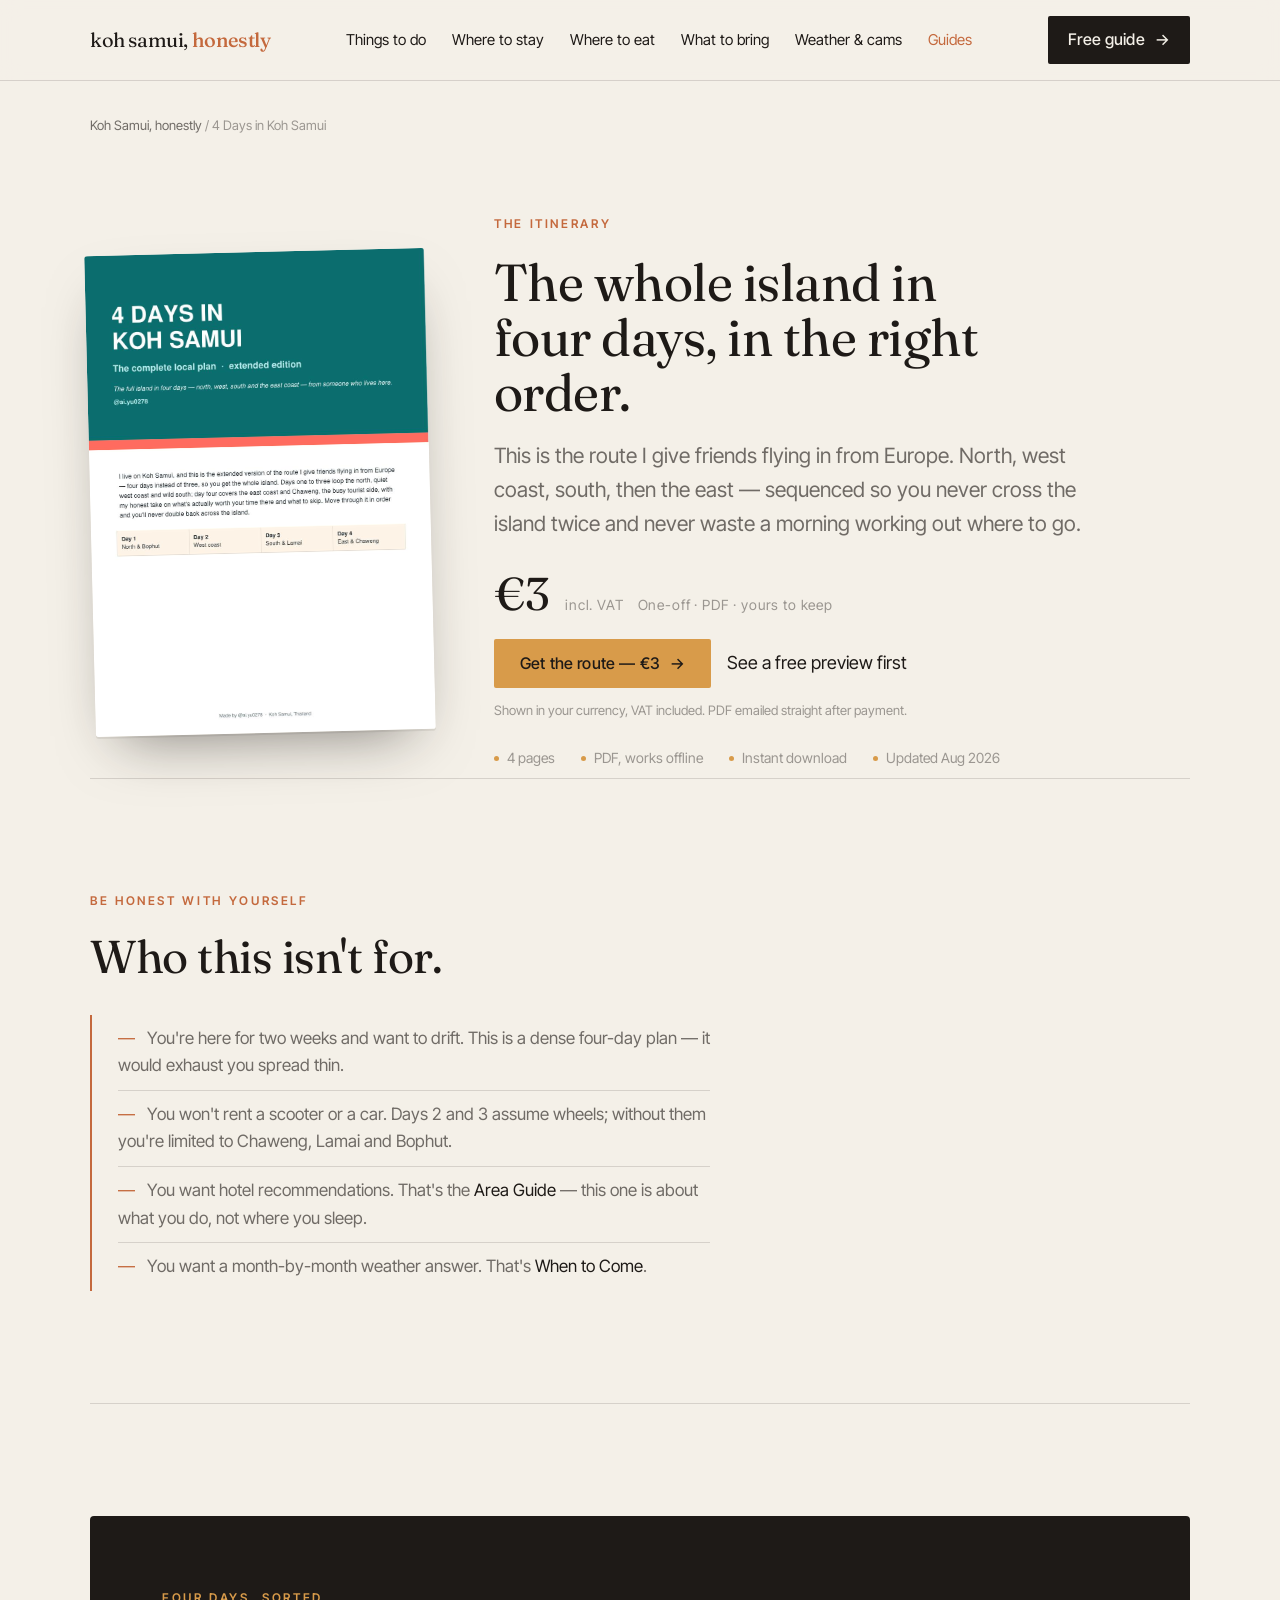
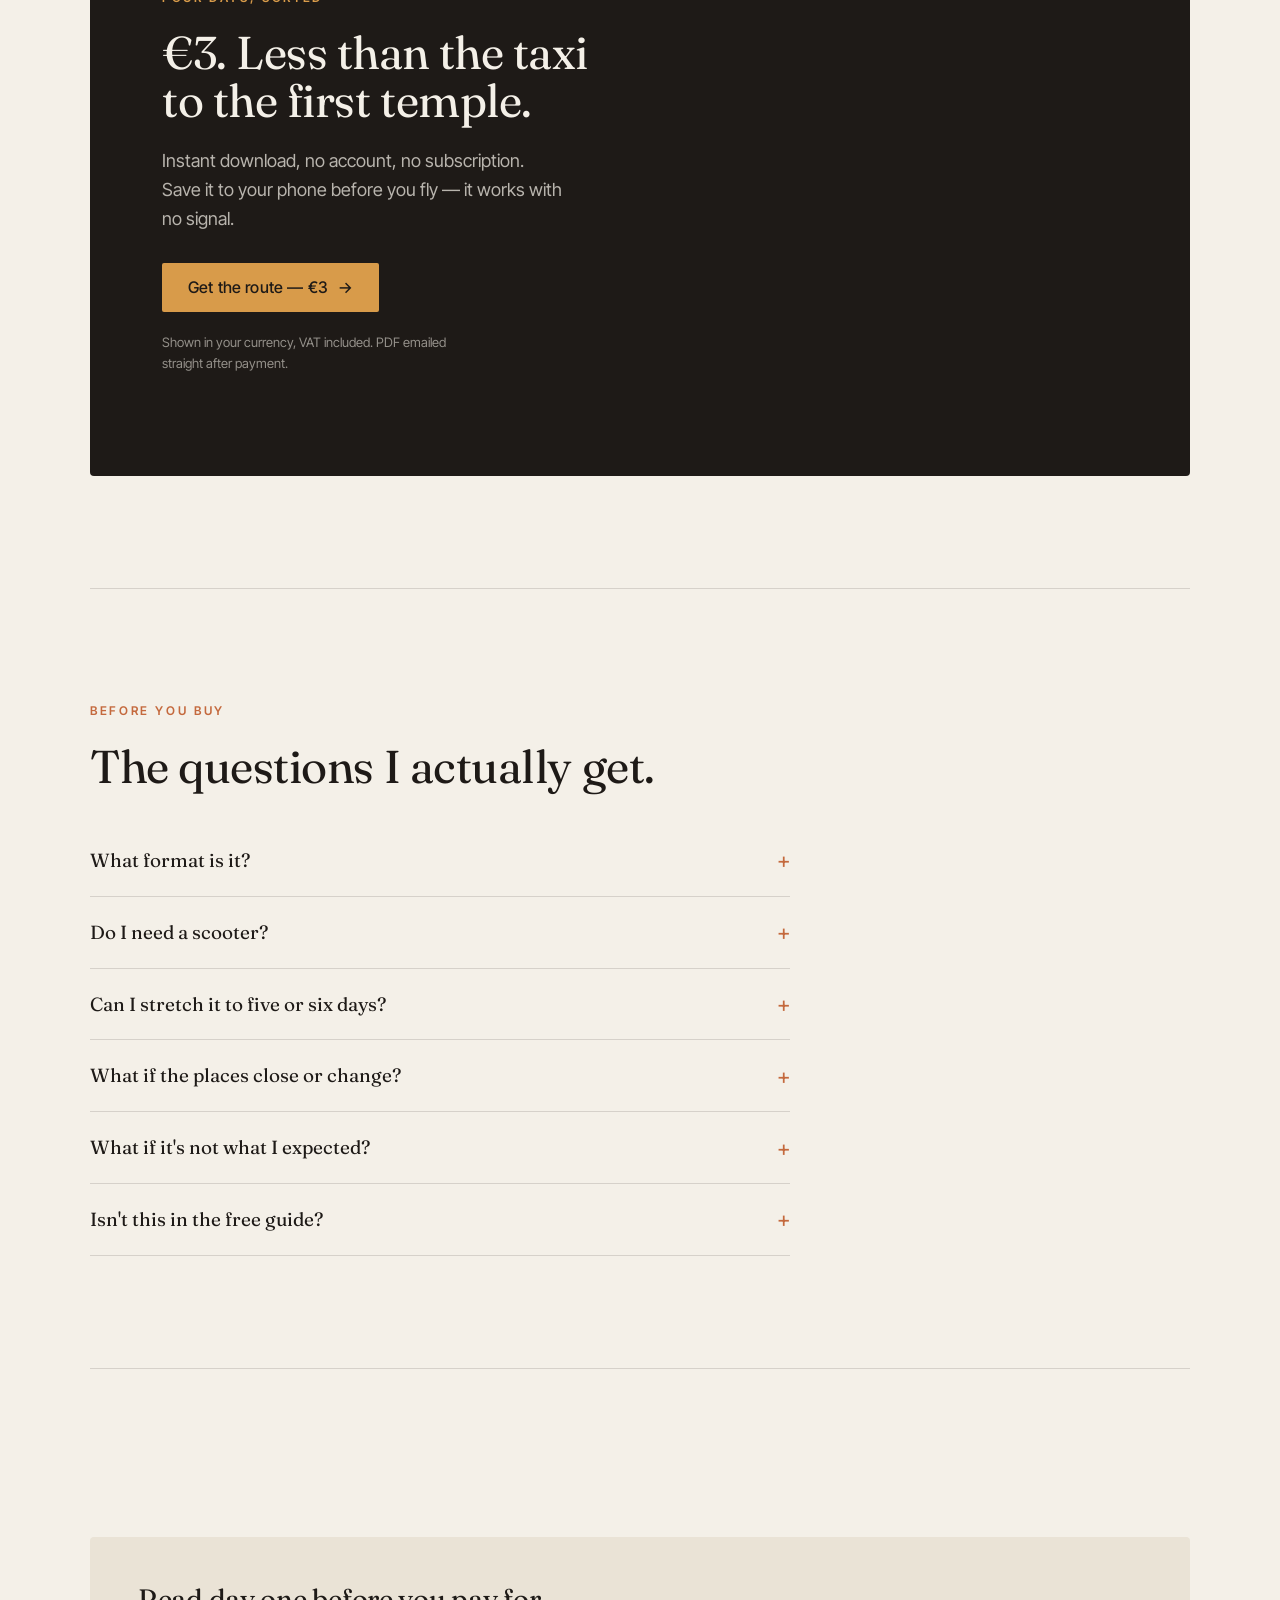
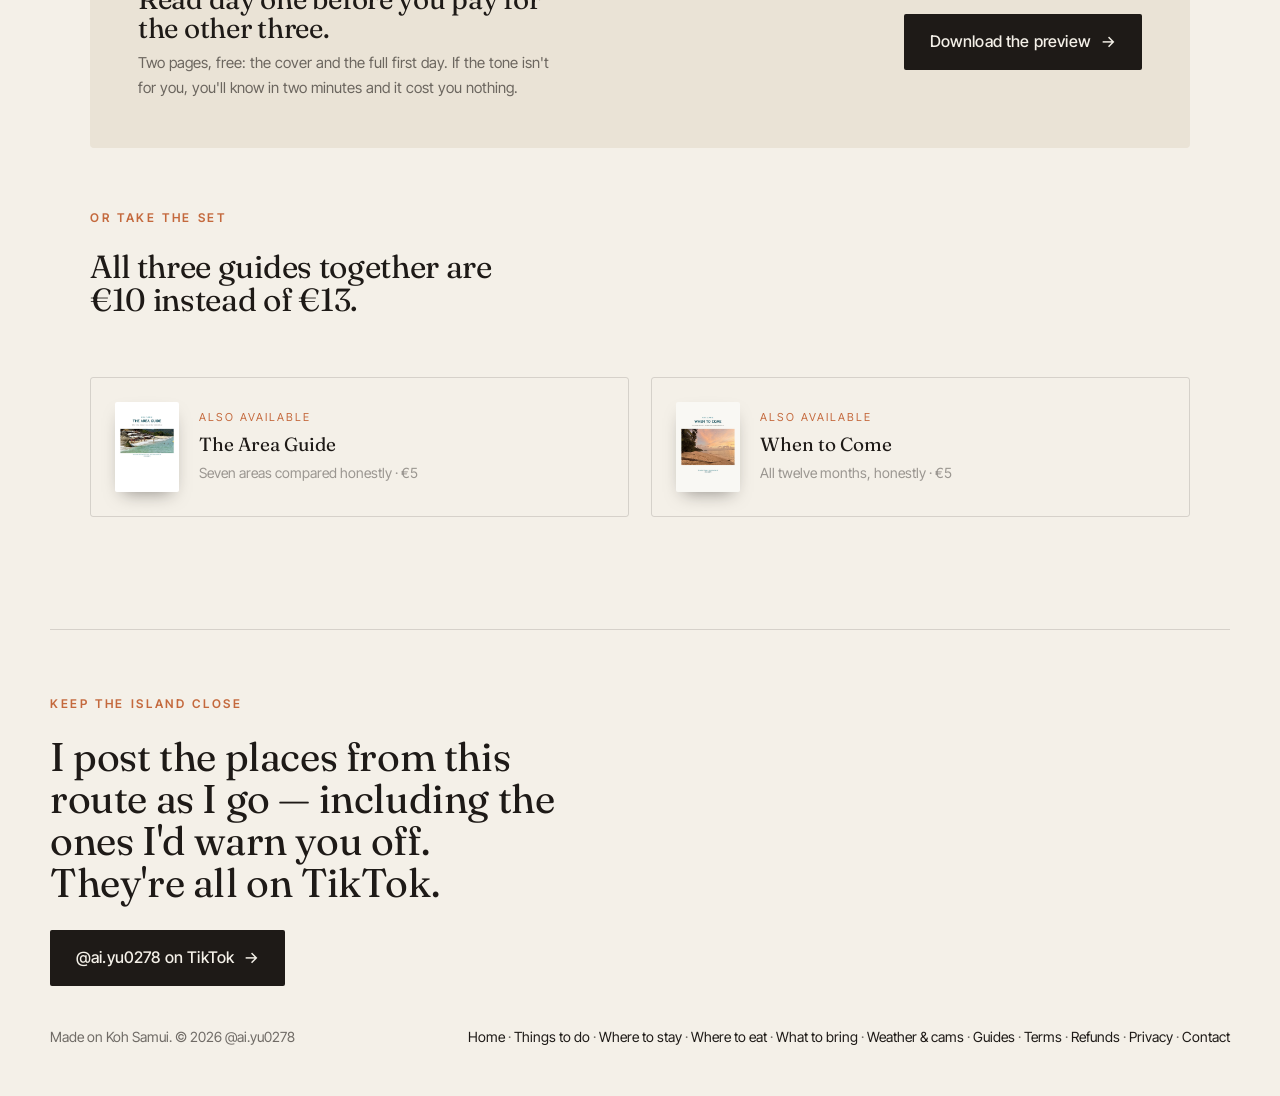
==== commit 89983d4b: "Add files via upload" ====
--- a/4-day-guide.html
+++ b/4-day-guide.html
@@ -44,12 +44,12 @@
     <div class="eyebrow">The itinerary</div>
     <h1>The whole island in four days, in the right order.</h1>
     <p class="sp-promise">This is the route I give friends flying in from Europe. North, west coast, south, then the east — sequenced so you never cross the island twice and never waste a morning working out where to go.</p>
-    <div class="sp-price"><b class="paddle-price" data-price-id="pri_01m160sx6snpx4b5p9nmwgdgk4">&euro;3</b><small class="vatnote"><span class="vat-ex">+ VAT</span><span class="vat-in">incl. VAT</span></small><small>One-off &middot; PDF &middot; yours to keep</small></div>
+    <div class="sp-price"><b class="paddle-price" data-price-id="pri_01m160sx6snpx4b5p9nmwgdgk4">&euro;3</b><small class="vatnote">incl. VAT</small><small>One-off &middot; PDF &middot; yours to keep</small></div>
     <div class="sp-buyrow">
       <button class="btn btn-ochre paddle-buy" data-price-id="pri_01m160sx6snpx4b5p9nmwgdgk4">Get the route &mdash; &euro;3 <span class="arrow">&rarr;</span></button>
       <a class="linkline" href="assets/samples/sample-4-day-guide.pdf" download>See a free preview first</a>
     </div>
-    <p class="pricenote"><span class="px-ex">Price excludes VAT &mdash; your country's exact total is shown at checkout.</span><span class="px-in">Shown in your currency, VAT included.</span> PDF emailed straight after payment.</p>
+    <p class="pricenote">Shown in your currency, VAT included. PDF emailed straight after payment.</p>
     <div class="sp-meta">
       <span><i></i>4 pages</span><span><i></i>PDF, works offline</span><span><i></i>Instant download</span><span><i></i>Updated Aug 2026</span>
     </div>
@@ -77,7 +77,7 @@
     <h2>&euro;3. Less than the taxi to the first temple.</h2>
     <p>Instant download, no account, no subscription. Save it to your phone before you fly — it works with no signal.</p>
     <button class="btn btn-ochre paddle-buy" data-price-id="pri_01m160sx6snpx4b5p9nmwgdgk4">Get the route &mdash; &euro;3 <span class="arrow">&rarr;</span></button>
-    <p class="pricenote"><span class="px-ex">Price excludes VAT &mdash; your country's exact total is shown at checkout.</span><span class="px-in">Shown in your currency, VAT included.</span> PDF emailed straight after payment.</p>
+    <p class="pricenote">Shown in your currency, VAT included. PDF emailed straight after payment.</p>
   </div>
 </section>
 
@@ -130,13 +130,13 @@
     <a href="https://www.tiktok.com/@ai.yu0278" target="_blank" rel="noreferrer" class="btn btn-primary">@ai.yu0278 on TikTok <span class="arrow">&rarr;</span></a>
     <div class="foot-row">
       <span>Made on Koh Samui. &copy; 2026 @ai.yu0278</span>
-      <span><a class="linkline" href="/">Home</a> &middot; <a class="linkline" href="/things-to-do">Things to do</a> &middot; <a class="linkline" href="/where-to-stay">Where to stay</a> &middot; <a class="linkline" href="/where-to-eat">Where to eat</a> &middot; <a class="linkline" href="/what-to-bring">What to bring</a> &middot; <a class="linkline" href="/weather">Weather &amp; cams</a> &middot; <a class="linkline" href="/guides">Guides</a> &middot; <a class="linkline" href="/terms">Terms</a> &middot; <a class="linkline" href="/refund-policy">Refunds</a> &middot; <a class="linkline" href="/privacy">Privacy</a></span>
+      <span><a class="linkline" href="/">Home</a> &middot; <a class="linkline" href="/things-to-do">Things to do</a> &middot; <a class="linkline" href="/where-to-stay">Where to stay</a> &middot; <a class="linkline" href="/where-to-eat">Where to eat</a> &middot; <a class="linkline" href="/what-to-bring">What to bring</a> &middot; <a class="linkline" href="/weather">Weather &amp; cams</a> &middot; <a class="linkline" href="/guides">Guides</a> &middot; <a class="linkline" href="/terms">Terms</a> &middot; <a class="linkline" href="/refund-policy">Refunds</a> &middot; <a class="linkline" href="/privacy">Privacy</a> &middot; <a class="linkline" href="mailto:aiyu0278@gmail.com">Contact</a></span>
     </div>
   </div>
 </footer>
 
 <div class="sp-sticky">
-  <b>4 Days in Koh Samui &middot; <span class="paddle-price" data-price-id="pri_01m160sx6snpx4b5p9nmwgdgk4">&euro;3</span><small class="vatnote"><span class="vat-ex">+ VAT</span><span class="vat-in">incl. VAT</span></small></b>
+  <b>4 Days in Koh Samui &middot; <span class="paddle-price" data-price-id="pri_01m160sx6snpx4b5p9nmwgdgk4">&euro;3</span><small class="vatnote">incl. VAT</small></b>
   <button class="btn btn-ochre paddle-buy" data-price-id="pri_01m160sx6snpx4b5p9nmwgdgk4">Get it</button>
 </div>
 
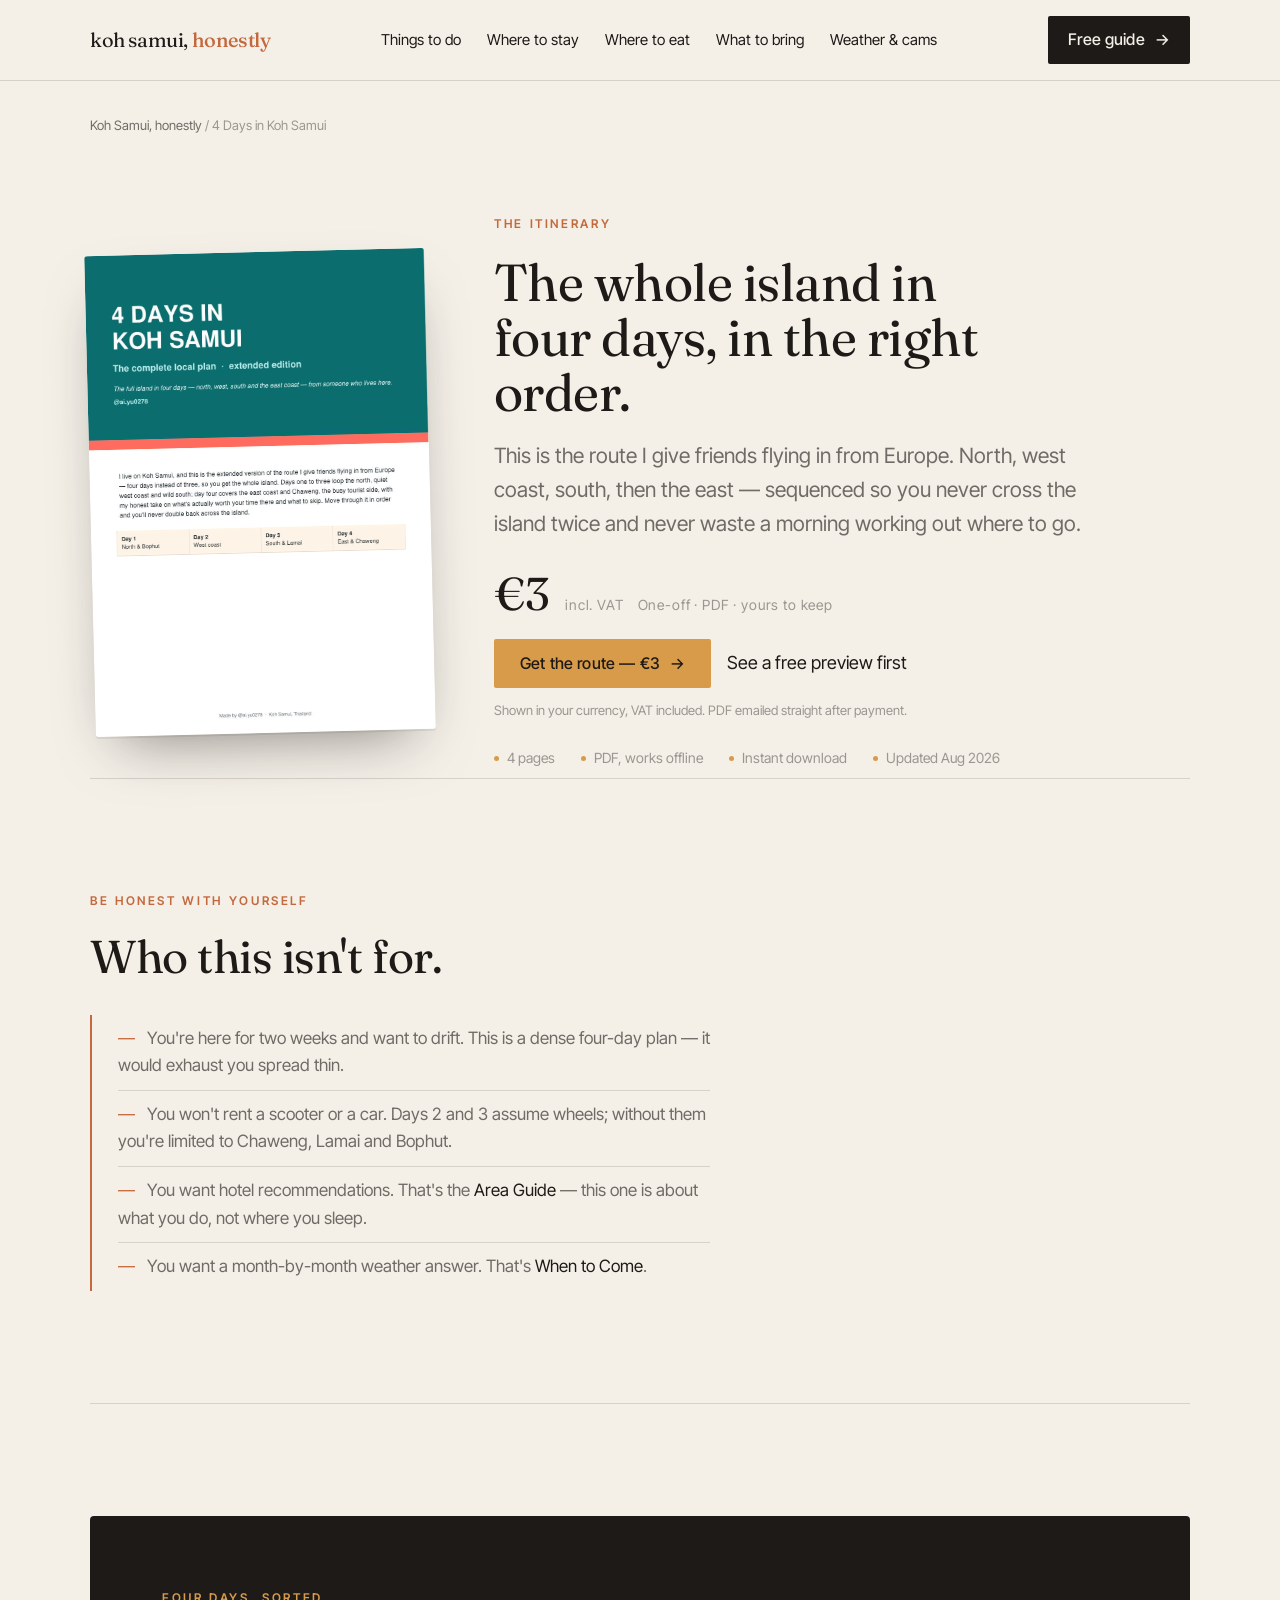
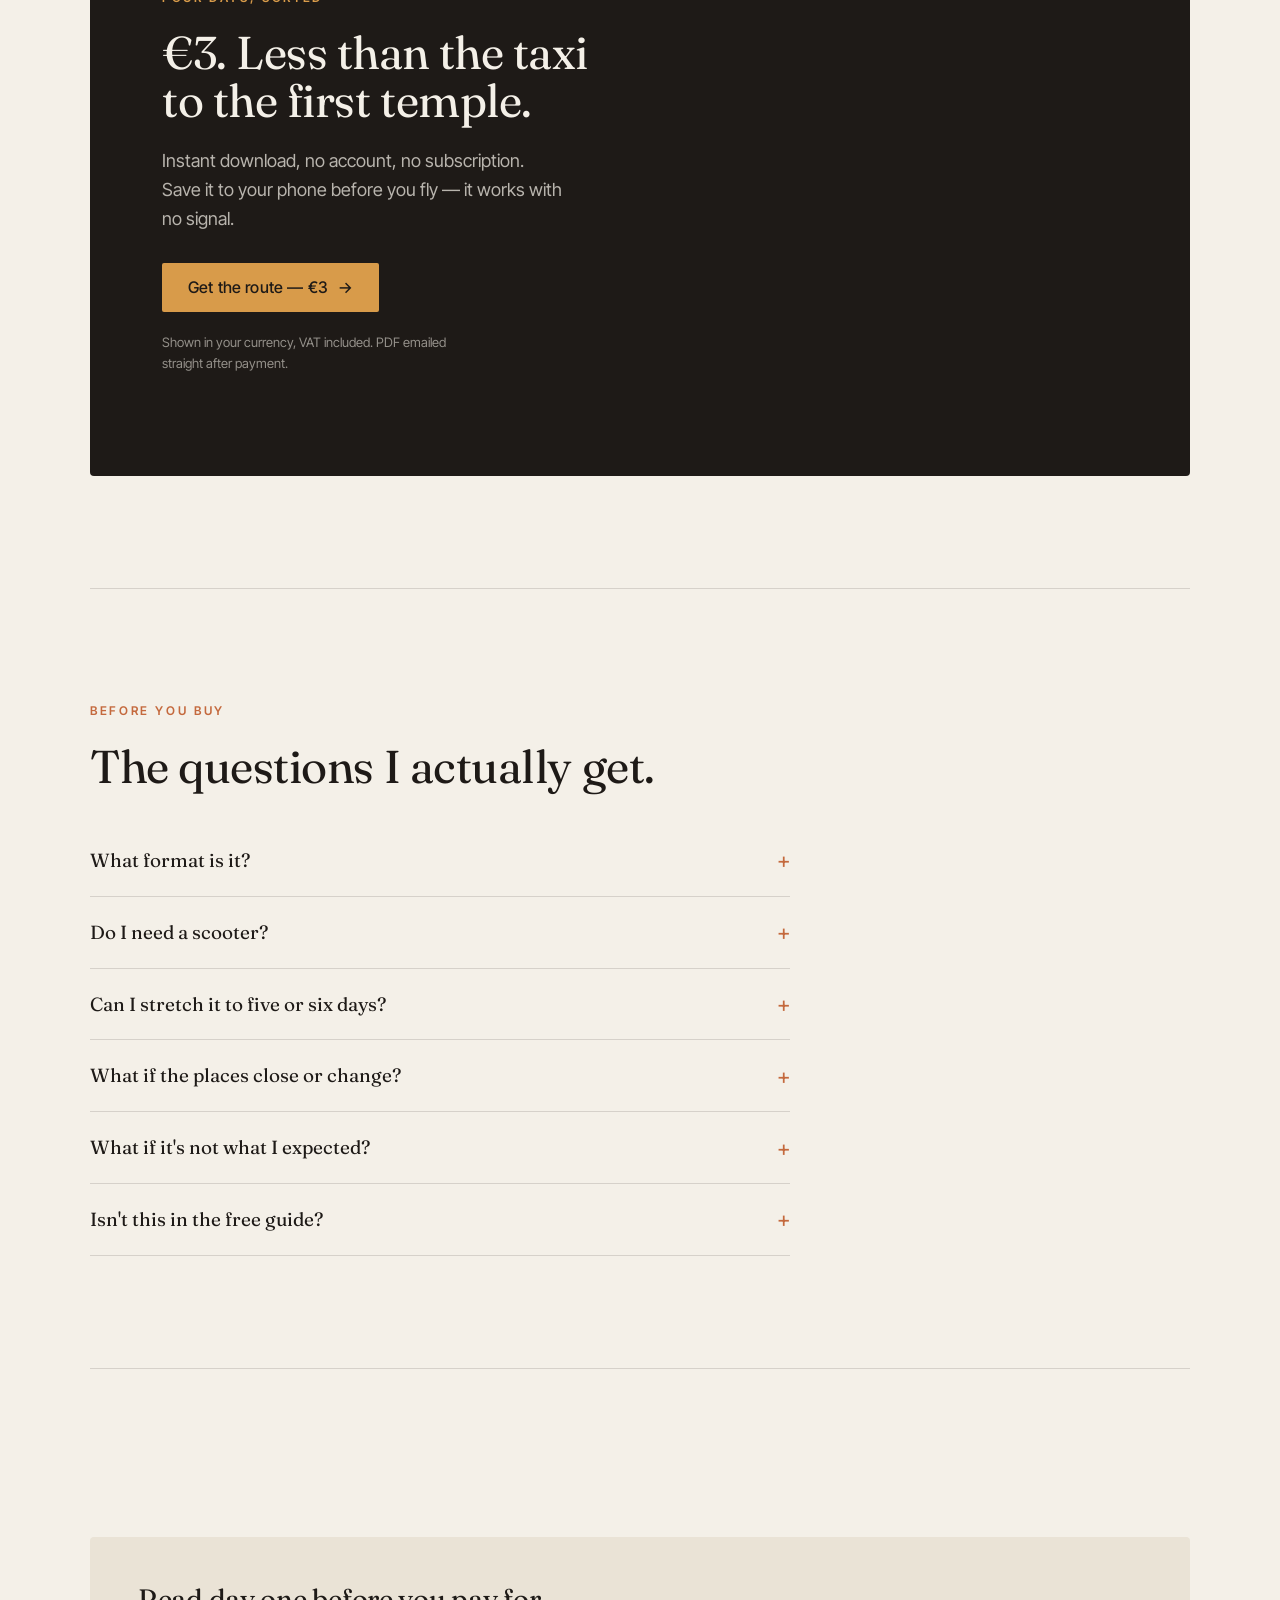
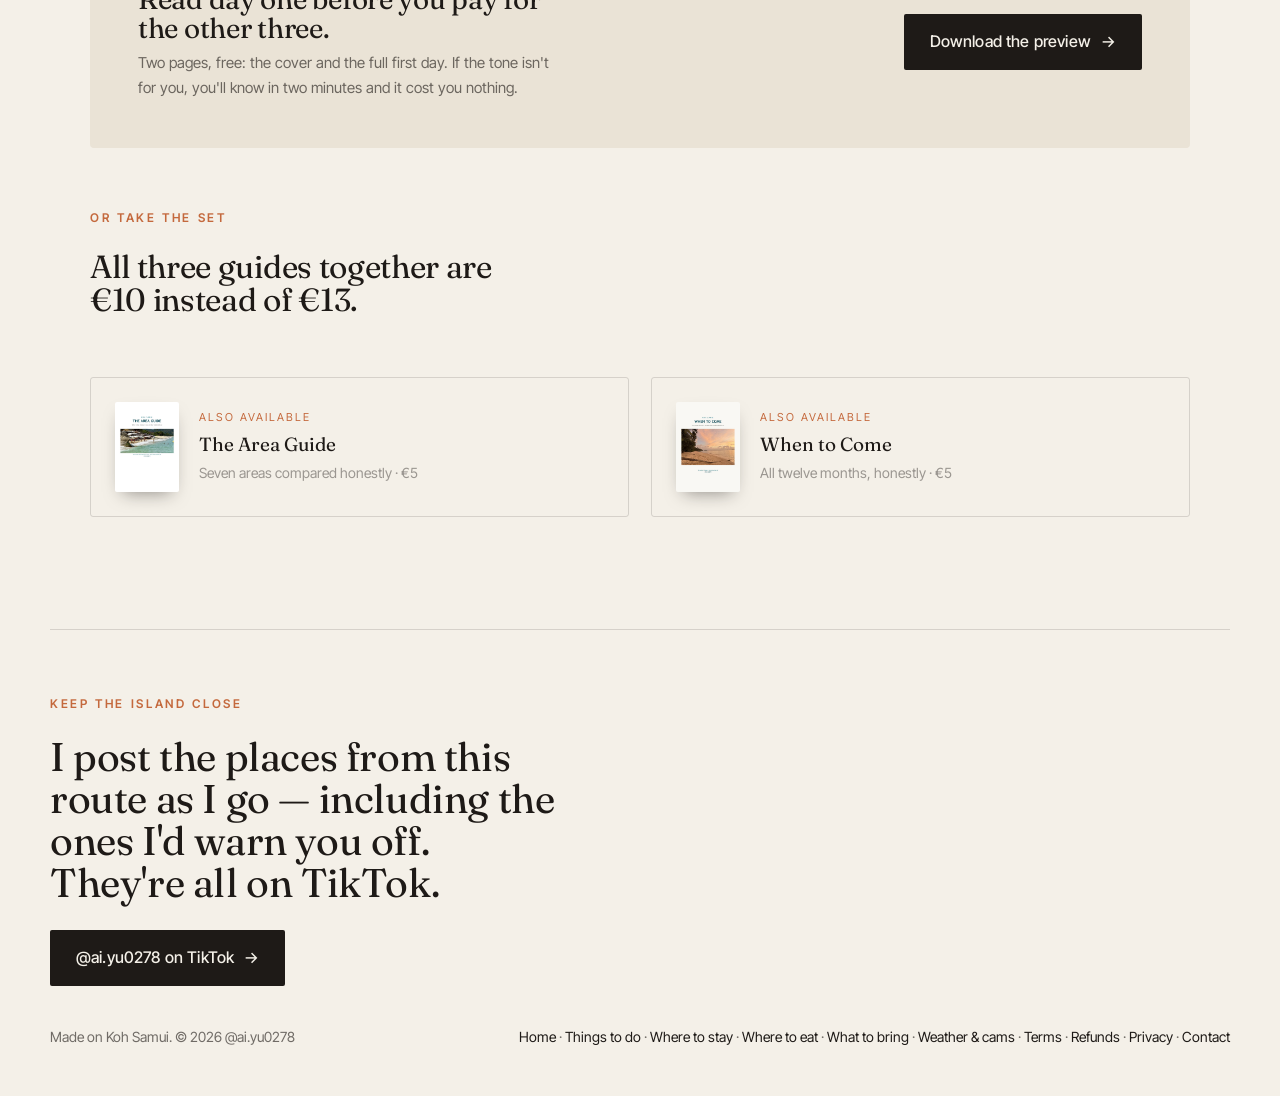
==== commit 439a0ddb: "Add files via upload" ====
--- a/4-day-guide.html
+++ b/4-day-guide.html
@@ -5,6 +5,7 @@
 <meta name="viewport" content="width=device-width, initial-scale=1.0" />
 <title>4 Days in Koh Samui — the local route, in order | Koh Samui, Honestly</title>
 <meta name="description" content="A four-day Koh Samui itinerary written by someone who lives here: north, west coast, south and the east in an order that never doubles back. 4-page PDF, €3." />
+<meta name="robots" content="noindex, nofollow" />
 <link rel="canonical" href="https://samuihonestly.com/4-day-guide" />
 <meta property="og:type" content="product" />
 <meta property="og:title" content="4 Days in Koh Samui — the local route, in order" />
@@ -30,7 +31,7 @@
 
 <nav class="nav"><div class="nav-in">
     <div class="logo"><a href="/">koh samui, <b>honestly</b></a></div>
-    <div class="nav-links"><a href="/things-to-do">Things to do</a><a href="/where-to-stay">Where to stay</a><a href="/where-to-eat">Where to eat</a><a href="/what-to-bring">What to bring</a><a href="/weather">Weather &amp; cams</a><a href="/guides" aria-current="page">Guides</a></div>
+    <div class="nav-links"><a href="/things-to-do">Things to do</a><a href="/where-to-stay">Where to stay</a><a href="/where-to-eat">Where to eat</a><a href="/what-to-bring">What to bring</a><a href="/weather">Weather &amp; cams</a></div>
     <a href="/#get" class="btn btn-primary hide-sm" style="padding:11px 20px">Free guide <span class="arrow">&rarr;</span></a>
   </div></nav>
 
@@ -130,7 +131,7 @@
     <a href="https://www.tiktok.com/@ai.yu0278" target="_blank" rel="noreferrer" class="btn btn-primary">@ai.yu0278 on TikTok <span class="arrow">&rarr;</span></a>
     <div class="foot-row">
       <span>Made on Koh Samui. &copy; 2026 @ai.yu0278</span>
-      <span><a class="linkline" href="/">Home</a> &middot; <a class="linkline" href="/things-to-do">Things to do</a> &middot; <a class="linkline" href="/where-to-stay">Where to stay</a> &middot; <a class="linkline" href="/where-to-eat">Where to eat</a> &middot; <a class="linkline" href="/what-to-bring">What to bring</a> &middot; <a class="linkline" href="/weather">Weather &amp; cams</a> &middot; <a class="linkline" href="/guides">Guides</a> &middot; <a class="linkline" href="/terms">Terms</a> &middot; <a class="linkline" href="/refund-policy">Refunds</a> &middot; <a class="linkline" href="/privacy">Privacy</a> &middot; <a class="linkline" href="mailto:aiyu0278@gmail.com">Contact</a></span>
+      <span><a class="linkline" href="/">Home</a> &middot; <a class="linkline" href="/things-to-do">Things to do</a> &middot; <a class="linkline" href="/where-to-stay">Where to stay</a> &middot; <a class="linkline" href="/where-to-eat">Where to eat</a> &middot; <a class="linkline" href="/what-to-bring">What to bring</a> &middot; <a class="linkline" href="/weather">Weather &amp; cams</a> &middot; <a class="linkline" href="/terms">Terms</a> &middot; <a class="linkline" href="/refund-policy">Refunds</a> &middot; <a class="linkline" href="/privacy">Privacy</a> &middot; <a class="linkline" href="mailto:aiyu0278@gmail.com">Contact</a></span>
     </div>
   </div>
 </footer>
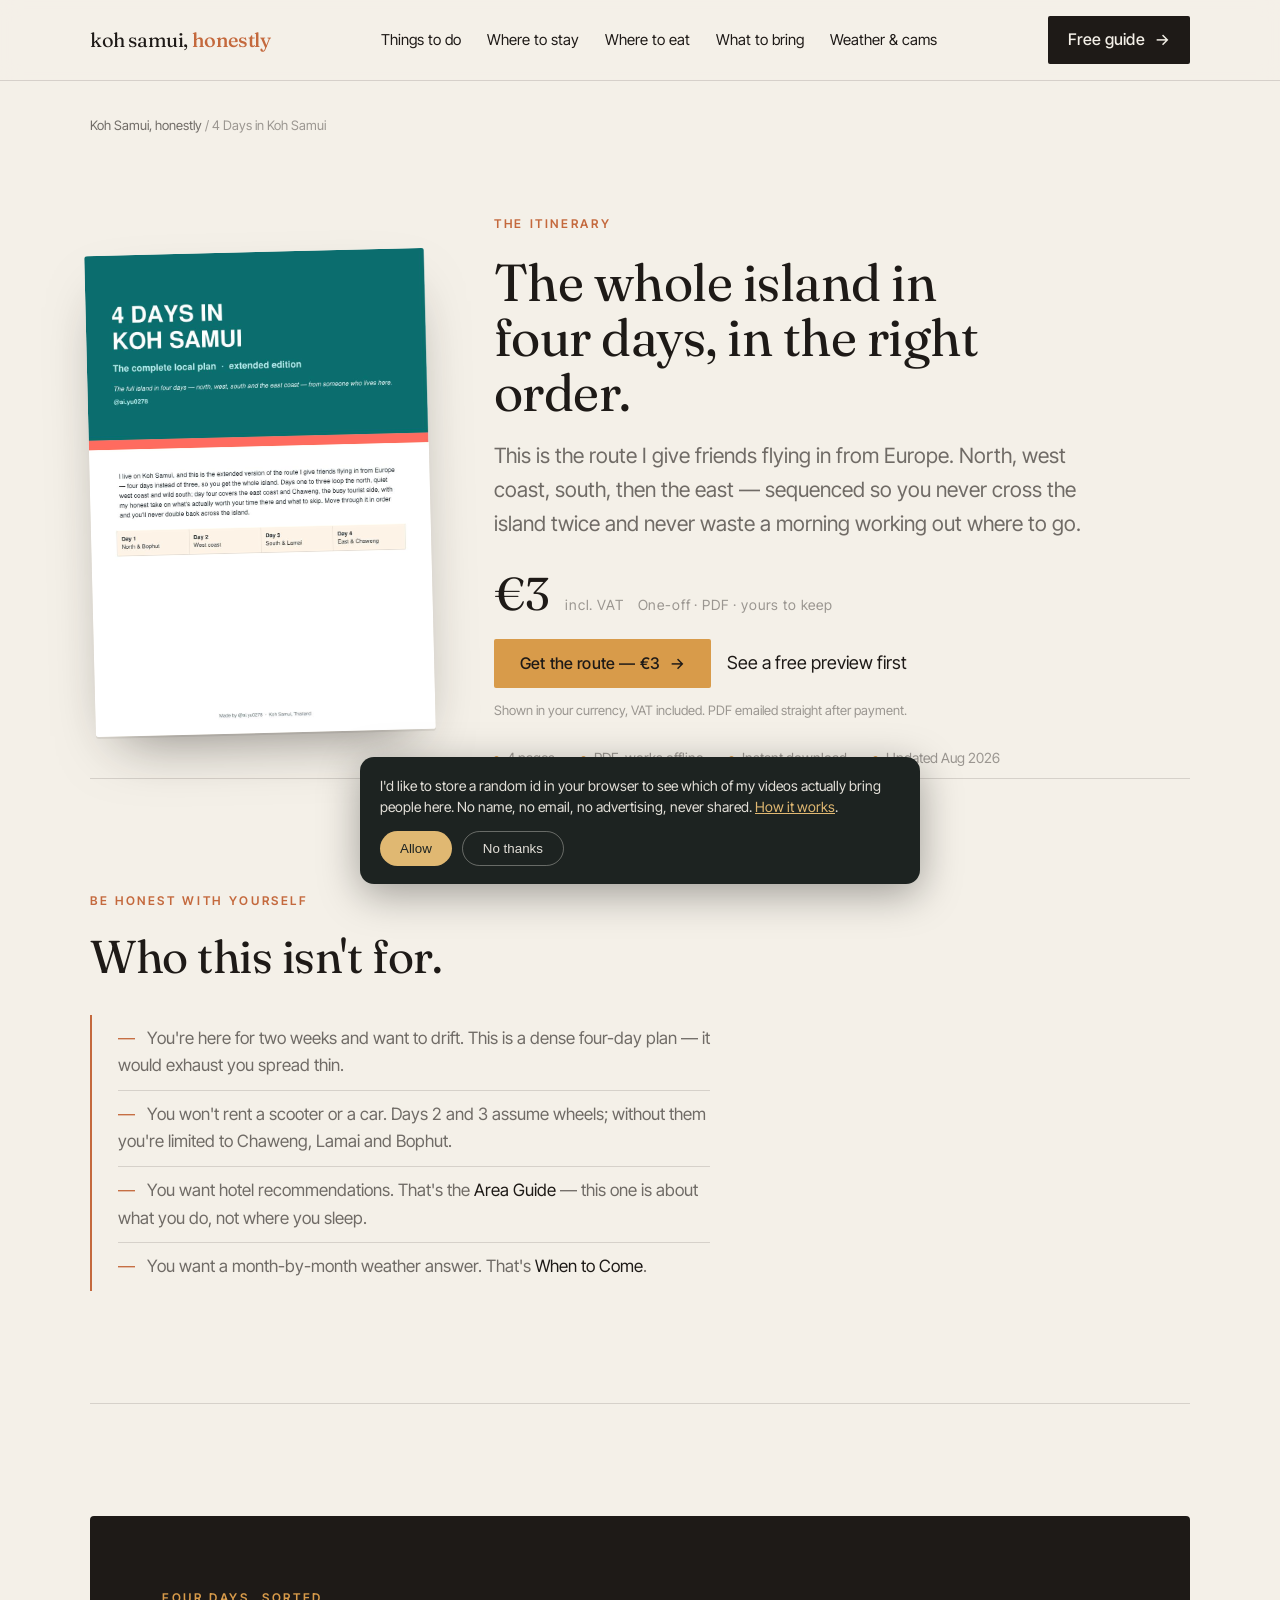
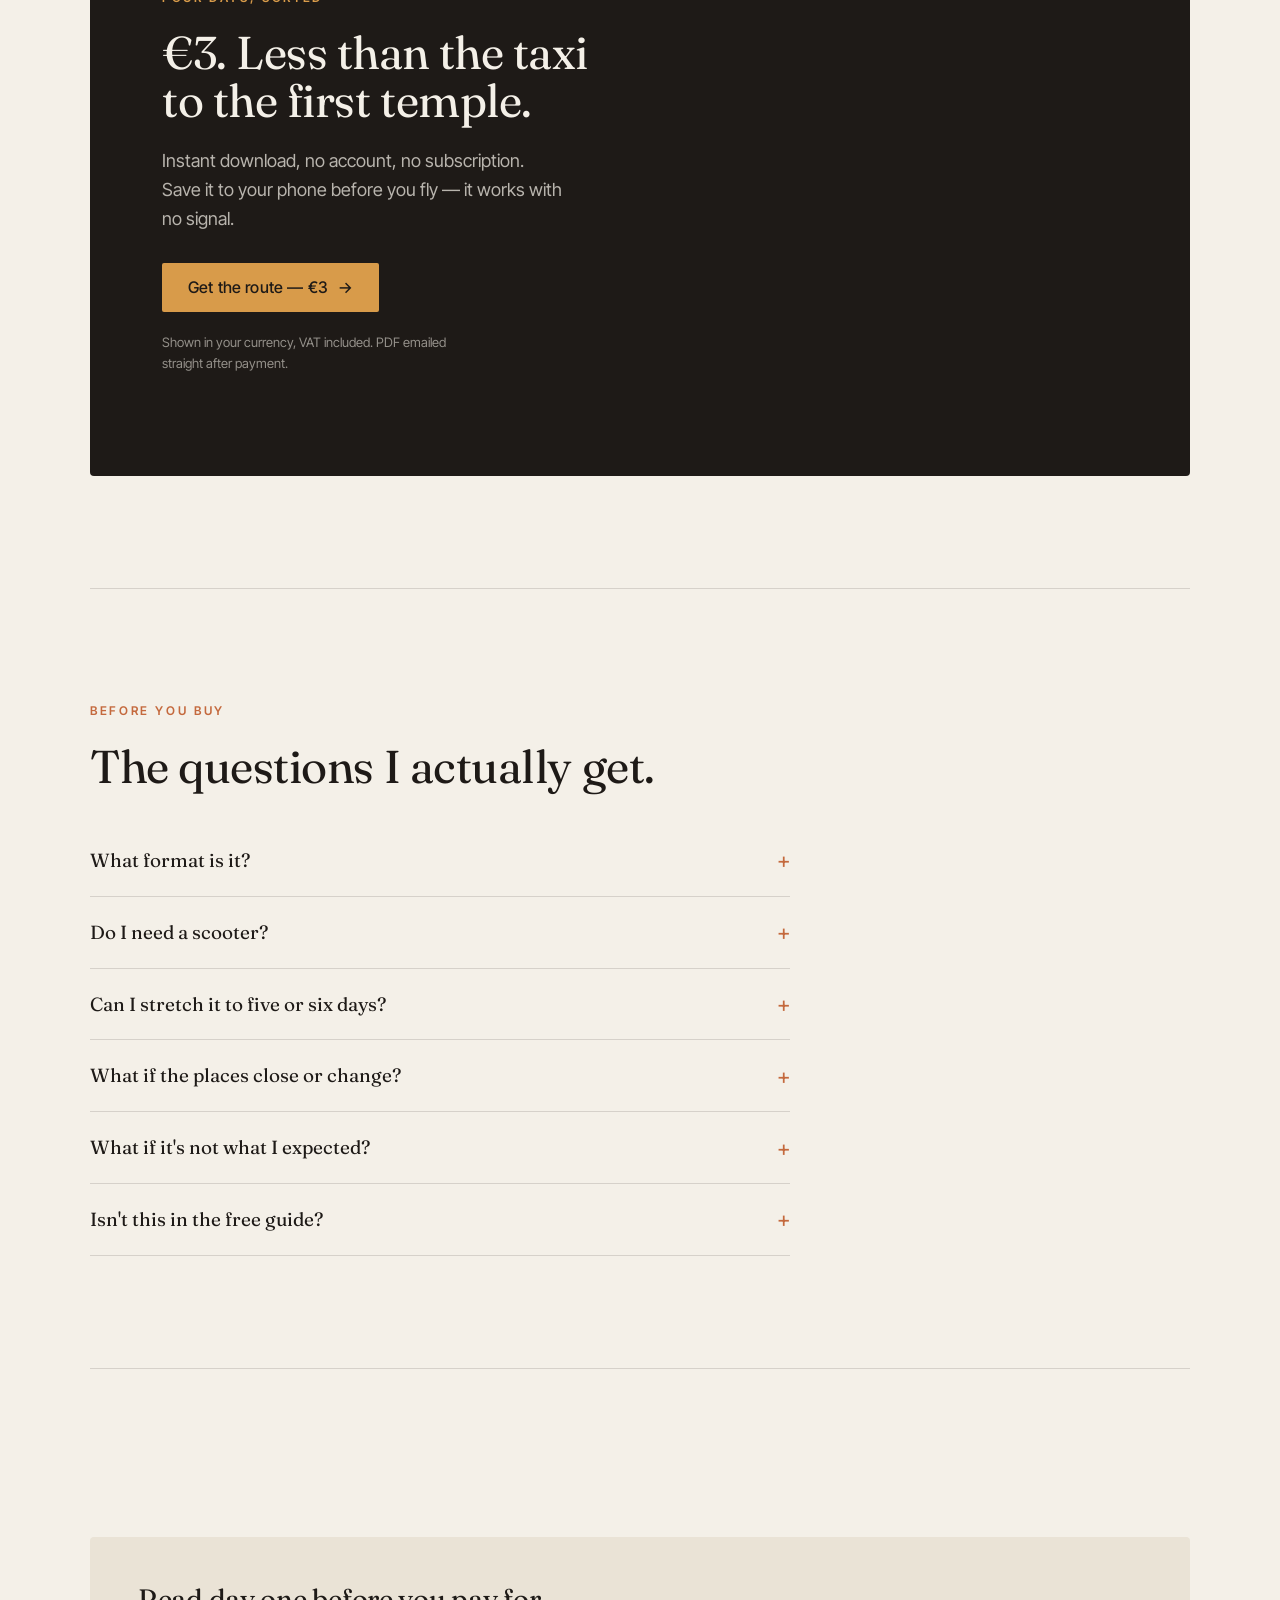
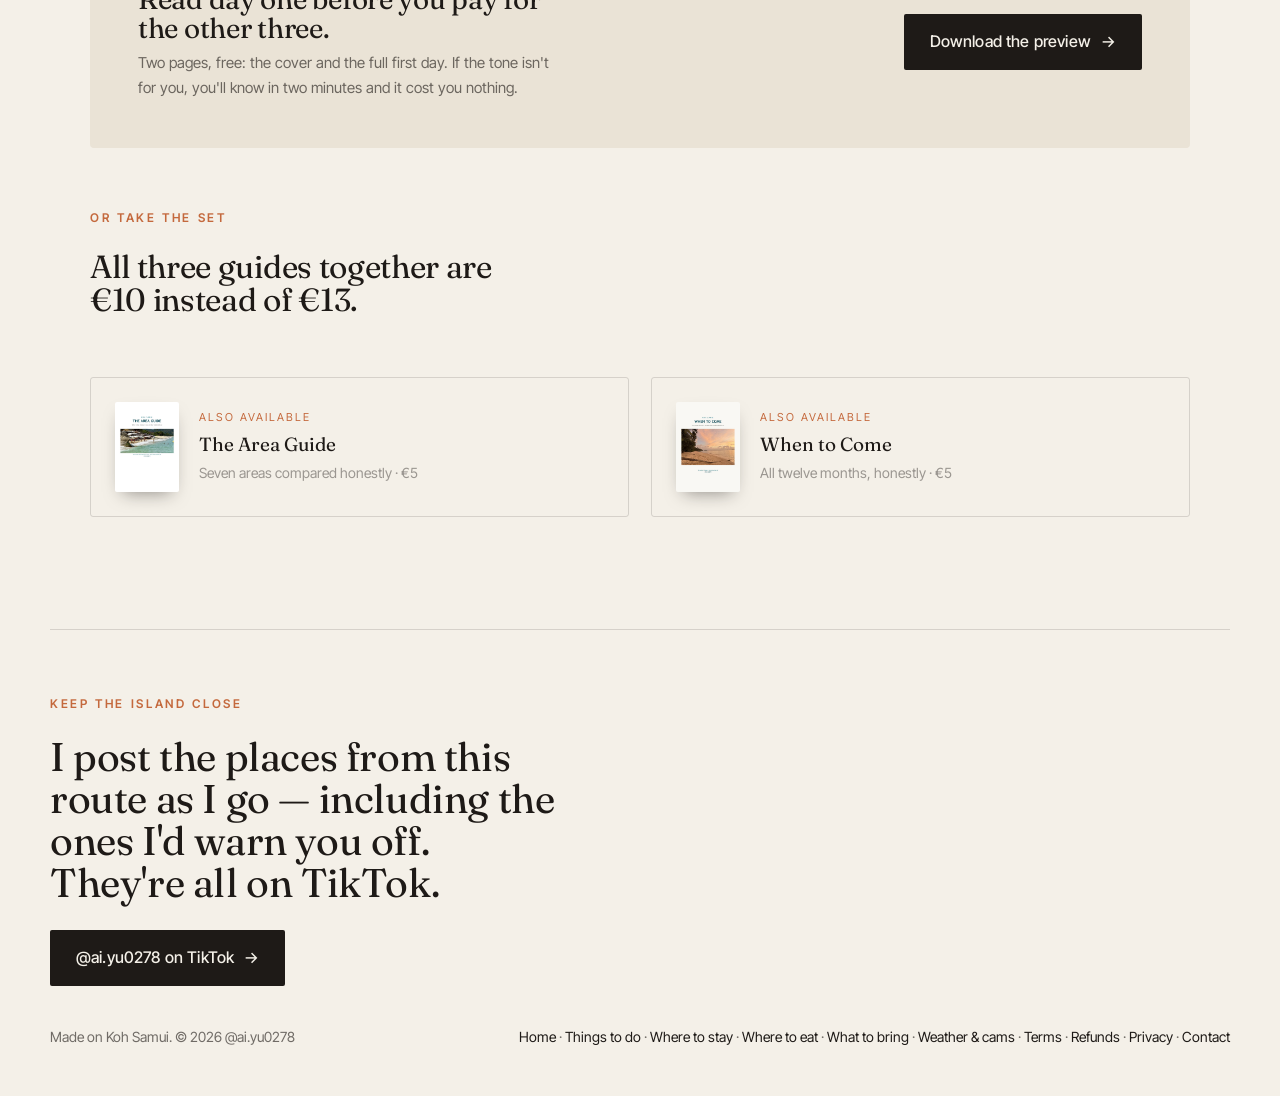
==== commit c531108c: "Add files via upload" ====
--- a/4-day-guide.html
+++ b/4-day-guide.html
@@ -147,5 +147,6 @@
 </script>
 <script src="https://cdn.paddle.com/paddle/v2/paddle.js"></script>
 <script src="/assets/paddle-checkout.js"></script>
+<script defer src="/assets/track.js"></script>
 </body>
 </html>
